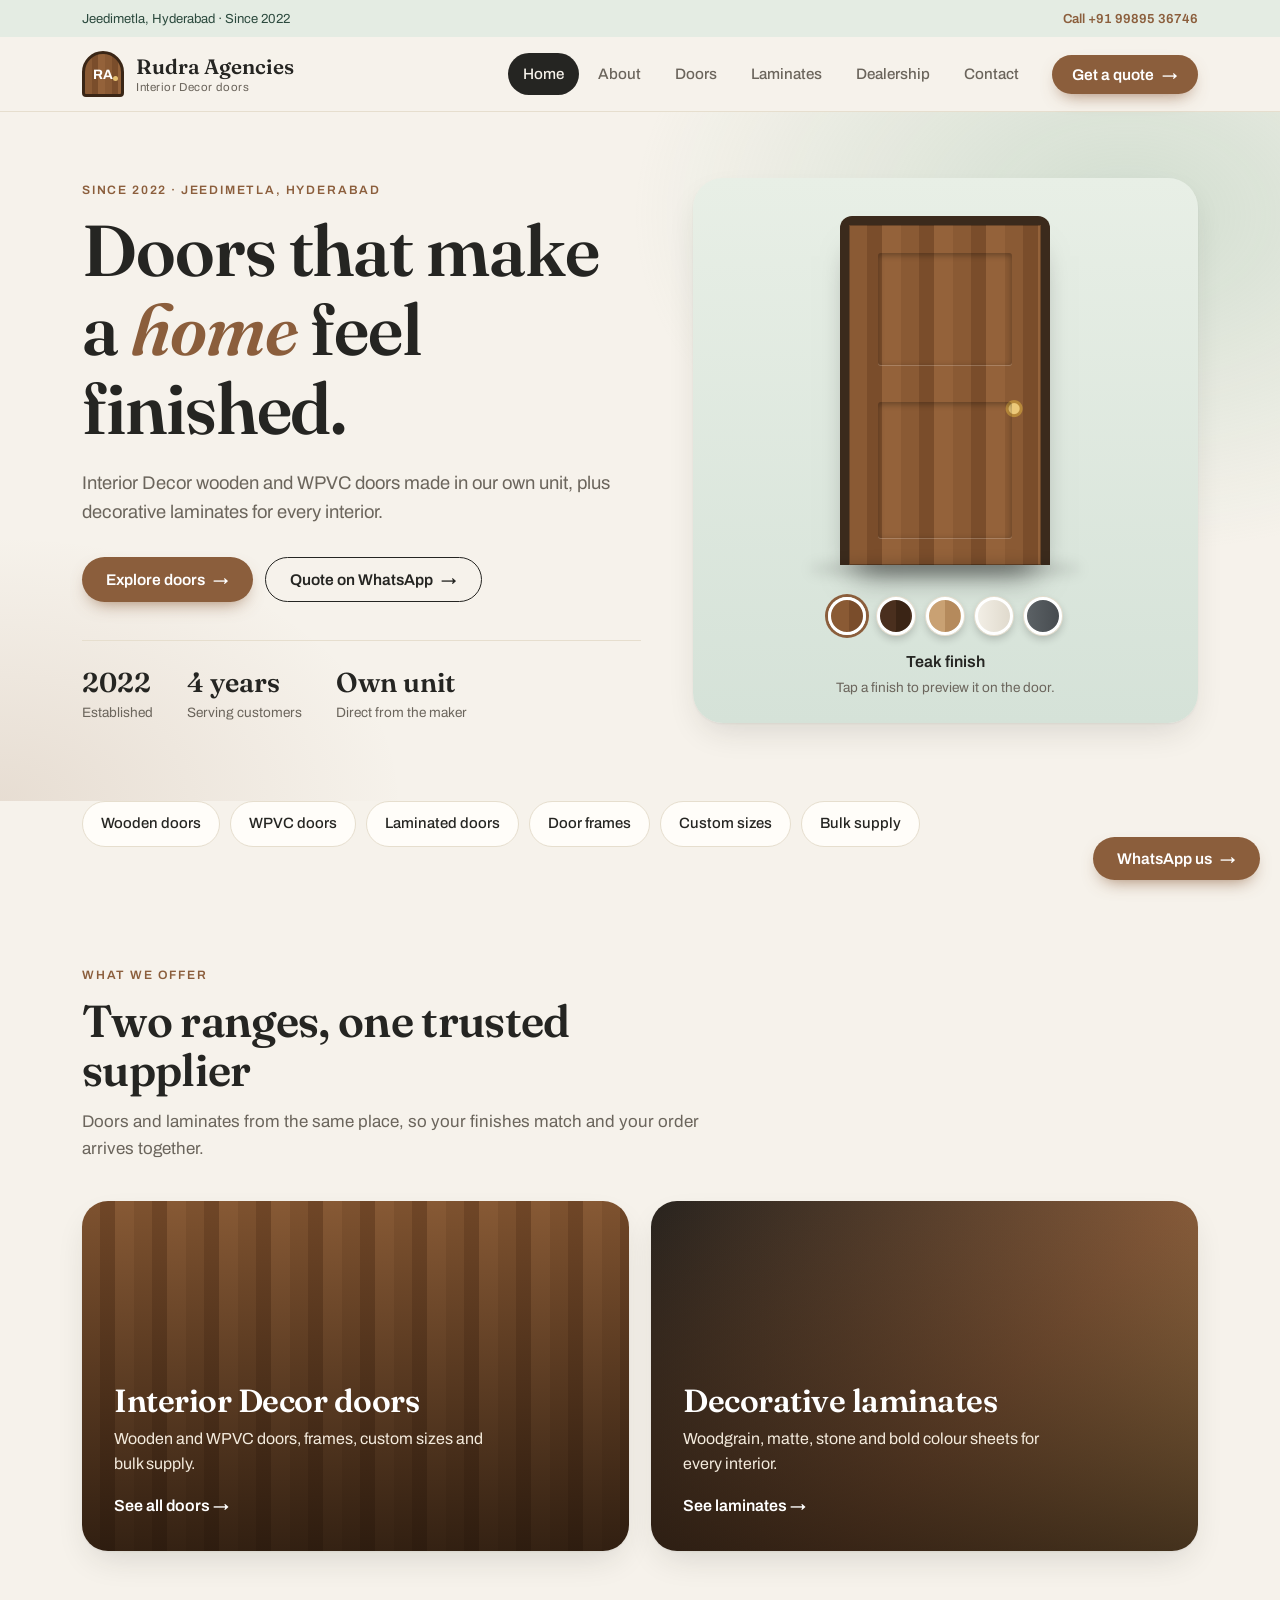
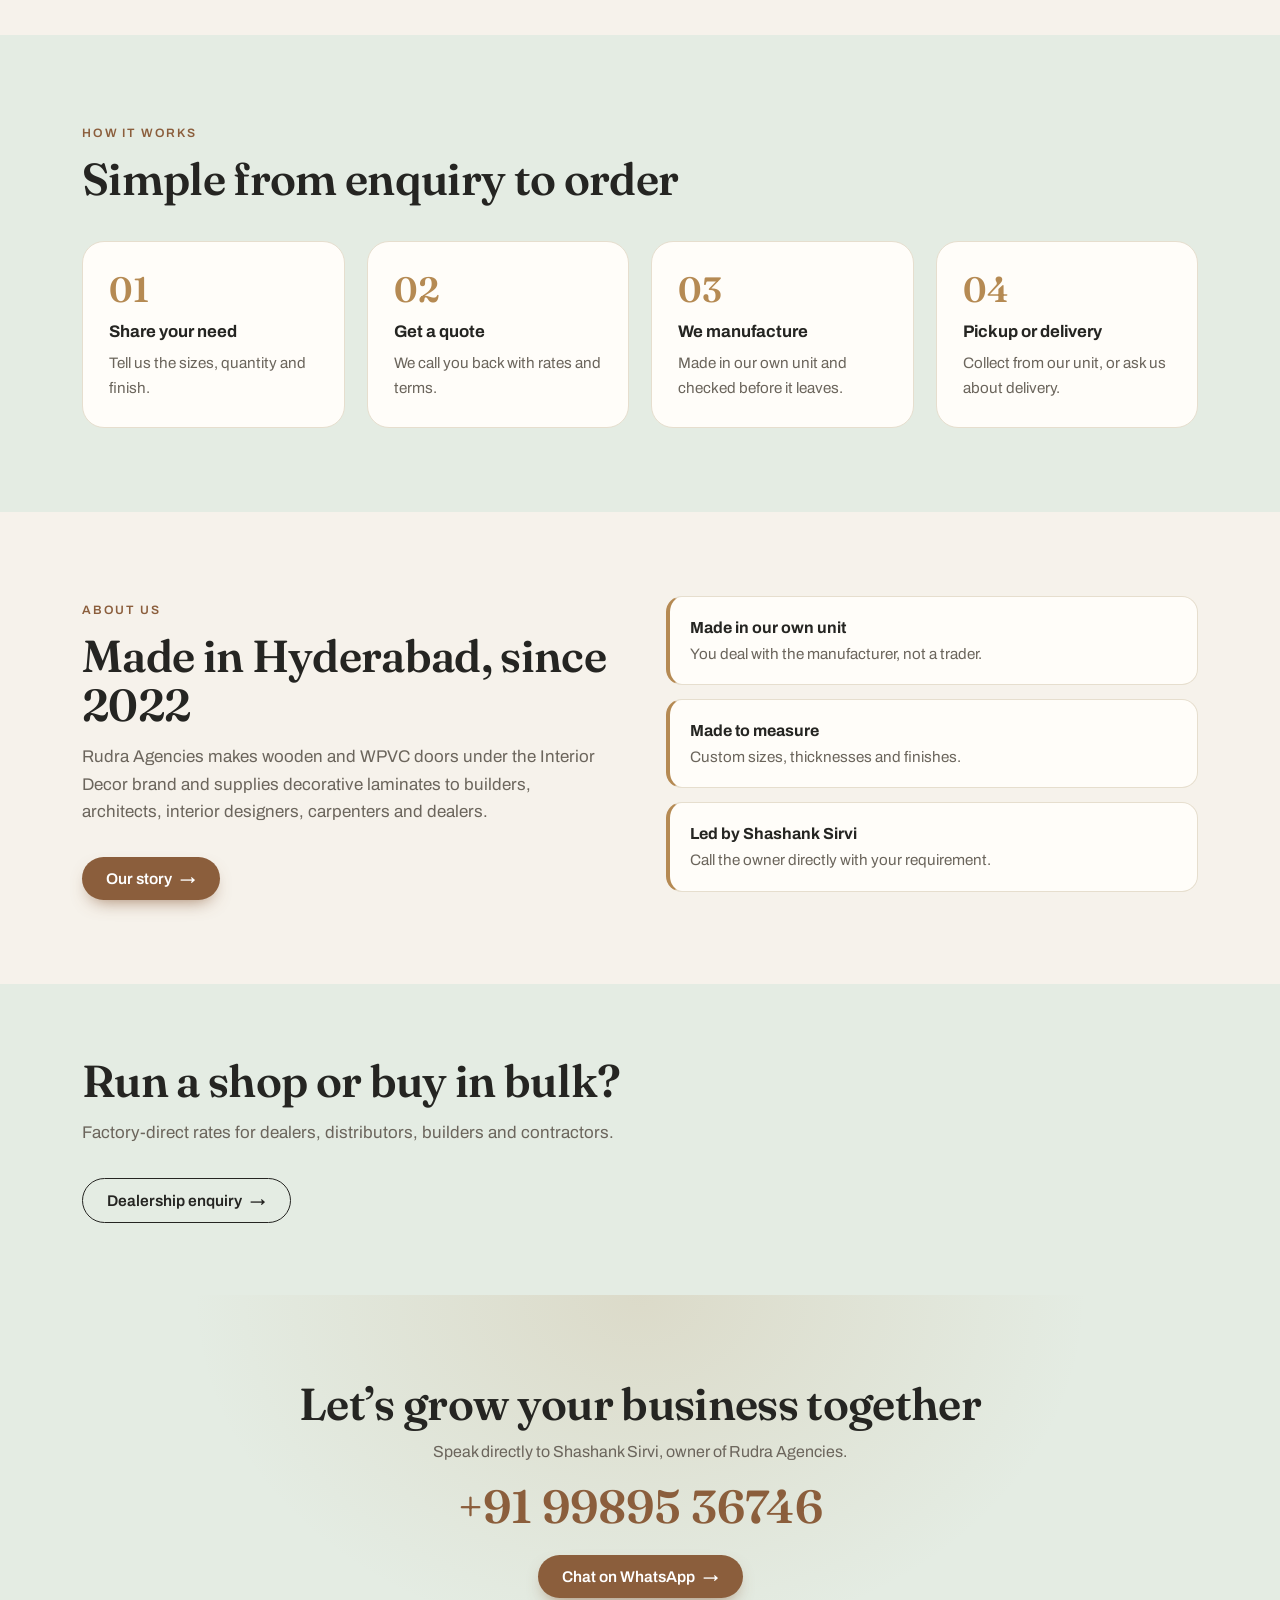
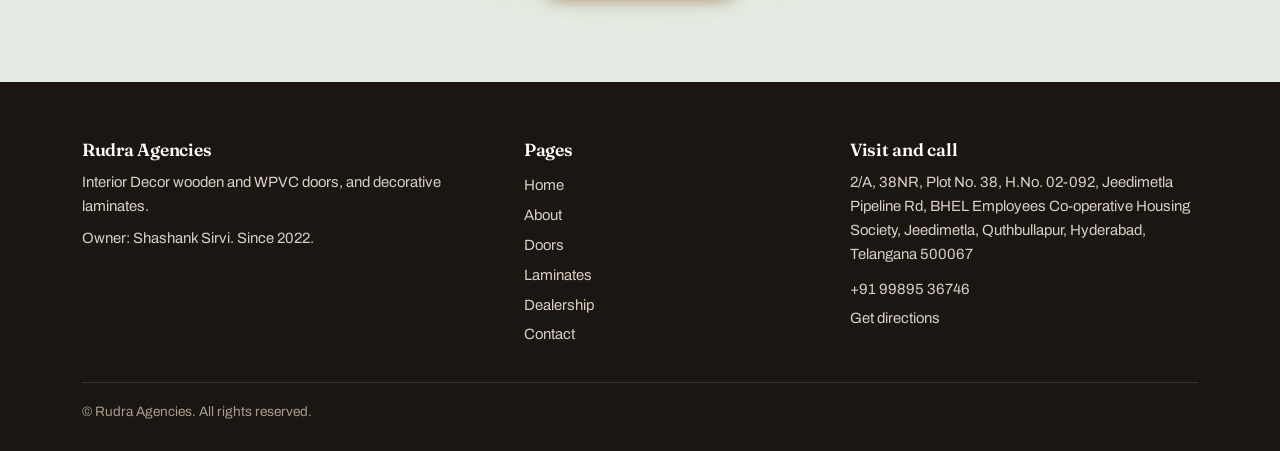
==== index.html @ baea0a68 "Add files via upload" ====
<!DOCTYPE html>
<html lang="en"><head><meta charset="utf-8"><meta name="viewport" content="width=device-width, initial-scale=1, viewport-fit=cover">
<title>Rudra Agencies | Interior Decor Wooden and WPVC Doors, Hyderabad</title><meta name="description" content="Rudra Agencies makes Interior Decor wooden and WPVC doors in Jeedimetla, Hyderabad and supplies decorative laminates. Dealer, wholesale and project enquiries welcome.">
<link rel="preconnect" href="https://fonts.googleapis.com"><link rel="preconnect" href="https://fonts.gstatic.com" crossorigin>
<link href="https://fonts.googleapis.com/css2?family=Archivo:wght@400;500;600;700&family=Fraunces:opsz,wght@9..144,500;9..144,600&display=swap" rel="stylesheet">
<link rel="stylesheet" href="style.css"><script>document.documentElement.classList.add("js");setTimeout(function(){[].forEach.call(document.querySelectorAll(".rv"),function(e){e.classList.add("in")})},3500)</script></head><body>
<div class="util"><div class="wrap"><span>Jeedimetla, Hyderabad · Since 2022</span><a href="tel:+919989536746">Call +91 99895 36746</a></div></div><header class="top"><div class="wrap bar"><a class="logo" href="index.html" aria-label="Rudra Agencies home"><span class="mark" aria-hidden="true">RA</span><span><b>Rudra Agencies</b><small>Interior Decor doors</small></span></a><button class="burger" aria-label="Open menu" aria-expanded="false"><span></span></button><nav aria-label="Main"><a href="index.html" class="on" aria-current="page">Home</a><a href="about.html">About</a><a href="doors.html">Doors</a><a href="laminates.html">Laminates</a><a href="dealership.html">Dealership</a><a href="contact.html">Contact</a></nav><a class="btn" href="dealership.html">Get a quote</a></div></header>
<main><section class="hero2"><div class="wrap hgrid"><div>
<span class="eyebrow">Since 2022 · Jeedimetla, Hyderabad</span>
<h1>Doors that make a <em>home</em> feel finished.</h1>
<p class="lead">Interior Decor wooden and WPVC doors made in our own unit, plus decorative laminates for every interior.</p>
<div class="cta-row"><a class="btn" href="doors.html">Explore doors</a><a class="btn ghost" href="https://wa.me/919989536746?text=Hello%2C%20I%20would%20like%20to%20know%20more%20about%20your%20doors%20and%20laminates." target="_blank" rel="noopener">Quote on WhatsApp</a></div>
<ul class="stats"><li><b>2022</b><span>Established</span></li><li><b>4 years</b><span>Serving customers</span></li><li><b>Own unit</b><span>Direct from the maker</span></li></ul></div>
<div class="stage" aria-label="Door finish preview"><div class="frame"><div class="leaf" id="leaf"></div></div><div class="floor"></div><div class="sws" id="sws" role="group" aria-label="Choose a finish"></div><p class="fname" id="fname"></p><p class="fnote">Tap a finish to preview it on the door.</p></div></div></section>
<section class="rv" style="padding:0 0 30px"><div class="wrap"><ul class="chips"><li>Wooden doors</li><li>WPVC doors</li><li>Laminated doors</li><li>Door frames</li><li>Custom sizes</li><li>Bulk supply</li></ul></div></section>
<section class="rv"><div class="wrap"><div class="sec-head"><span class="eyebrow">What we offer</span><h2>Two ranges, one trusted supplier</h2><p class="sub">Doors and laminates from the same place, so your finishes match and your order arrives together.</p></div>
<div class="duo"><a class="big" href="doors.html" style="--finish:linear-gradient(0deg,rgba(20,12,6,.75),rgba(20,12,6,.1)),repeating-linear-gradient(90deg,#8a5a34 0 18px,#7a4d2b 18px 33px,#94623a 33px 52px)"><h3>Interior Decor doors</h3><p>Wooden and WPVC doors, frames, custom sizes and bulk supply.</p><span>See all doors</span></a>
<a class="big" href="laminates.html" style="--finish:linear-gradient(0deg,rgba(20,12,6,.7),rgba(20,12,6,.05)),linear-gradient(135deg,#2a2520,#8B5E3C 60%,#B58A53)"><h3>Decorative laminates</h3><p>Woodgrain, matte, stone and bold colour sheets for every interior.</p><span>See laminates</span></a></div></div></section>
<section class="rv" style="background:var(--sage)"><div class="wrap"><div class="sec-head"><span class="eyebrow">How it works</span><h2>Simple from enquiry to order</h2></div>
<ol class="steps"><li><b>Share your need</b><span>Tell us the sizes, quantity and finish.</span></li><li><b>Get a quote</b><span>We call you back with rates and terms.</span></li><li><b>We manufacture</b><span>Made in our own unit and checked before it leaves.</span></li><li><b>Pickup or delivery</b><span>Collect from our unit, or ask us about delivery.</span></li></ol></div></section>
<section class="rv"><div class="wrap two"><div><span class="eyebrow">About us</span><h2>Made in Hyderabad, since 2022</h2><p class="sub">Rudra Agencies makes wooden and WPVC doors under the Interior Decor brand and supplies decorative laminates to builders, architects, interior designers, carpenters and dealers.</p><a class="btn" href="about.html">Our story</a></div>
<div class="facts"><div class="fact"><b>Made in our own unit</b><span>You deal with the manufacturer, not a trader.</span></div><div class="fact"><b>Made to measure</b><span>Custom sizes, thicknesses and finishes.</span></div><div class="fact"><b>Led by Shashank Sirvi</b><span>Call the owner directly with your requirement.</span></div></div></div></section>
<section class="deal rv"><div class="wrap"><h2>Run a shop or buy in bulk?</h2><p class="sub">Factory-direct rates for dealers, distributors, builders and contractors.</p><a class="btn alt" href="dealership.html">Dealership enquiry</a></div></section>
<div class="cta"><h2>Let’s grow your business together</h2><p>Speak directly to Shashank Sirvi, owner of Rudra Agencies.</p><a class="num" href="tel:+919989536746">+91 99895 36746</a><a class="btn" href="https://wa.me/919989536746?text=Hello%2C%20I%20would%20like%20to%20know%20more%20about%20your%20doors%20and%20laminates." target="_blank" rel="noopener">Chat on WhatsApp</a></div></main>
<footer class="foot2"><div class="wrap"><div class="fgrid"><div><h4>Rudra Agencies</h4><p>Interior Decor wooden and WPVC doors, and decorative laminates.</p><p>Owner: Shashank Sirvi. Since 2022.</p></div><div><h4>Pages</h4><a href="index.html">Home</a><a href="about.html">About</a><a href="doors.html">Doors</a><a href="laminates.html">Laminates</a><a href="dealership.html">Dealership</a><a href="contact.html">Contact</a></div><div><h4>Visit and call</h4><p>2/A, 38NR, Plot No. 38, H.No. 02-092, Jeedimetla Pipeline Rd, BHEL Employees Co-operative Housing Society, Jeedimetla, Quthbullapur, Hyderabad, Telangana 500067</p><a href="tel:+919989536746">+91 99895 36746</a><a href="https://maps.app.goo.gl/E9idkD42hNt2owY36" target="_blank" rel="noopener">Get directions</a></div></div><div class="copy">© Rudra Agencies. All rights reserved.</div></div></footer><div class="mbar"><a class="btn" href="tel:+919989536746">Call</a><a class="btn" href="https://wa.me/919989536746?text=Hello%2C%20I%20would%20like%20to%20know%20more%20about%20your%20doors%20and%20laminates." target="_blank" rel="noopener">WhatsApp</a></div><a class="btn fab" href="https://wa.me/919989536746?text=Hello%2C%20I%20would%20like%20to%20know%20more%20about%20your%20doors%20and%20laminates." target="_blank" rel="noopener">WhatsApp us</a><script src="app.js"></script></body></html>
---- style.css ----
:root{--bg:#F6F2EB;--surface:#FFFDF9;--ink:#252522;--muted:#6b655c;--line:#e6dece;--wal:#8B5E3C;--wal2:#744c2e;--gold:#B58A53;--deep:#25201b;--on:#fff;--st1:#e8efe6;--st2:#d5e2d8;--sage:#E4ECE3;--sage2:#cfdcd1;--sage-ink:#2c4a3e;--ring:rgba(139,94,60,.3);--sh:0 1px 2px rgba(37,37,34,.05),0 14px 34px -10px rgba(37,37,34,.16)}
@media(prefers-color-scheme:dark){:root{--bg:#16130f;--surface:#201c17;--ink:#f3eee5;--muted:#aca294;--line:#352f27;--wal:#c99a66;--wal2:#d8ab78;--deep:#0f0d0a;--on:#1b1510;--st1:#26302a;--st2:#1f2822;--sage:#1d2722;--sage2:#2a3a31;--sage-ink:#bcd5c6;--sh:0 14px 34px -10px rgba(0,0,0,.65)}}
*{box-sizing:border-box}html{scroll-behavior:smooth}
body{margin:0;background:var(--bg);color:var(--ink);font:400 1rem/1.6 Archivo,system-ui,-apple-system,"Segoe UI",sans-serif;-webkit-font-smoothing:antialiased}
h1,h2,h3,h4{font-family:Fraunces,Georgia,serif;font-weight:600;letter-spacing:-.015em;line-height:1.1}
a{color:inherit}:focus-visible{outline:3px solid var(--gold);outline-offset:3px}
.wrap{max-width:1160px;margin:0 auto;padding:0 22px}
.util{background:var(--sage);color:var(--sage-ink);font-size:.82rem}.util .wrap{display:flex;justify-content:space-between;padding-block:8px}.util a{color:var(--wal);text-decoration:none;font-weight:600}
.top{position:sticky;top:0;z-index:20;background:color-mix(in srgb,var(--bg) 88%,transparent);-webkit-backdrop-filter:blur(14px);backdrop-filter:blur(14px);border-bottom:1px solid var(--line)}
.bar{display:flex;align-items:center;gap:18px;height:74px}
.logo{display:flex;align-items:center;gap:12px;text-decoration:none;line-height:1.1}
.mark{width:42px;height:46px;border-radius:21px 21px 4px 4px;background:repeating-linear-gradient(90deg,#8a5a34 0 7px,#7a4d2b 7px 13px,#94623a 13px 20px);border:3px solid #3a2616;display:grid;place-items:center;color:#fff;font:700 .85rem Archivo,sans-serif;position:relative}
.mark:after{content:"";position:absolute;right:3px;top:56%;width:5px;height:5px;border-radius:50%;background:#e6c071}
.logo b{display:block;font:600 1.3rem Fraunces,Georgia,serif}.logo small{display:block;font-size:.72rem;color:var(--muted);letter-spacing:.05em;margin-top:2px}
nav{margin-left:auto;display:flex;gap:4px}
nav a{padding:9px 15px;border-radius:999px;text-decoration:none;font-weight:500;font-size:.95rem;color:var(--muted);transition:background .2s,color .2s}
nav a:hover{background:rgba(139,94,60,.12);color:var(--ink)}nav a.on{background:var(--ink);color:var(--bg)}
.burger{display:none;margin-left:auto;width:46px;height:46px;border-radius:12px;border:1px solid var(--line);background:var(--surface);cursor:pointer}
.burger span{display:block;width:18px;height:2px;background:var(--ink);margin:auto;box-shadow:0 6px 0 var(--ink),0 -6px 0 var(--ink)}
.btn{display:inline-flex;align-items:center;gap:8px;background:var(--wal);color:var(--on);padding:13px 24px;border-radius:999px;font:600 .97rem Archivo,sans-serif;text-decoration:none;border:0;cursor:pointer;box-shadow:0 8px 18px -8px rgba(139,94,60,.8);transition:transform .2s,background .2s}
.btn:after{content:"→"}.btn:hover{transform:translateY(-2px);background:var(--wal2)}
.btn.ghost,.btn.alt{background:transparent;color:inherit;box-shadow:none;border:1.5px solid currentColor}.btn.ghost:hover,.btn.alt:hover{background:rgba(139,94,60,.12)}
.top .btn{padding:11px 20px}
section{padding:84px 0}
h2{font-size:clamp(2rem,4vw,2.8rem);margin:0 0 14px}
.eyebrow{display:inline-block;font:600 .76rem Archivo,sans-serif;letter-spacing:.15em;text-transform:uppercase;color:var(--wal);margin-bottom:14px}
.sub{color:var(--muted);max-width:42em;margin:0 0 32px;font-size:1.06rem}.sec-head{max-width:40em;margin-bottom:38px}.sec-head .sub{margin:0}
.hero2{padding:64px 0 76px;background:radial-gradient(55% 70% at 88% 15%,rgba(150,190,165,.38),transparent 70%),radial-gradient(45% 55% at 0 100%,rgba(139,94,60,.14),transparent 70%)}
.hgrid{display:grid;grid-template-columns:1.05fr .95fr;gap:52px;align-items:center}
.hero2 h1{font-size:clamp(2.6rem,5.8vw,4.5rem);margin:0 0 20px}.hero2 h1 em{font-style:italic;color:var(--wal)}
.lead{font-size:1.15rem;color:var(--muted);max-width:32em;margin:0 0 30px}
.cta-row{display:flex;flex-wrap:wrap;gap:12px;margin-bottom:38px}
.stats{list-style:none;display:flex;gap:34px;padding:24px 0 0;margin:0;border-top:1px solid var(--line)}
.stats b{display:block;font:600 1.7rem Fraunces,Georgia,serif}.stats span{font-size:.85rem;color:var(--muted)}
.stage{background:linear-gradient(180deg,var(--st1),var(--st2));border-radius:30px;padding:38px 24px 24px;box-shadow:var(--sh);text-align:center}
.frame{width:min(210px,62%);margin:0 auto;padding:9px 9px 0;background:#3b2a1c;border-radius:12px 12px 0 0;box-shadow:0 24px 30px -16px rgba(0,0,0,.55)}
.leaf{height:340px;position:relative;background:radial-gradient(circle at 86% 54%,#ecc979 0 5px,#b8893a 6px 8px,transparent 9px),var(--finish);transition:background .5s;box-shadow:inset 0 0 0 1px rgba(0,0,0,.28)}
.leaf:before,.leaf:after{content:"";position:absolute;left:15%;right:15%;border-radius:3px;box-shadow:inset 0 2px 6px rgba(0,0,0,.32),0 1px 0 rgba(255,255,255,.2)}
.leaf:before{top:8%;height:33%}.leaf:after{bottom:8%;height:40%}
.floor{width:min(270px,84%);height:12px;margin:-2px auto 0;background:rgba(0,0,0,.2);border-radius:50%;filter:blur(7px)}
.sws{display:flex;justify-content:center;gap:11px;margin-top:22px;flex-wrap:wrap}
.sw2{width:38px;height:38px;border-radius:50%;border:3px solid #fff;box-shadow:0 0 0 1px var(--line),0 4px 8px rgba(0,0,0,.2);background:var(--finish);cursor:pointer;padding:0;transition:transform .2s}
.sw2:hover{transform:scale(1.1)}.sw2[aria-pressed="true"]{box-shadow:0 0 0 3px var(--wal)}
.fname{margin:14px 0 0;font-weight:600}.fnote{margin:2px 0 0;font-size:.85rem;color:var(--muted)}
.chips{display:flex;flex-wrap:wrap;gap:10px;padding:0;margin:0;list-style:none}
.chips li{padding:10px 18px;border:1px solid var(--line);border-radius:999px;background:var(--surface);font-weight:500;font-size:.93rem}
.duo{display:grid;grid-template-columns:1fr 1fr;gap:22px}
.big{position:relative;border-radius:26px;min-height:350px;padding:32px;color:#fff;display:flex;flex-direction:column;justify-content:end;text-decoration:none;overflow:hidden;background:var(--finish);box-shadow:var(--sh);transition:transform .3s}
.big:hover{transform:translateY(-6px)}.big h3{font-size:2rem;margin:0 0 8px}.big p{margin:0 0 16px;max-width:24em;color:#f3eadc}.big span{font-weight:600}.big span:after{content:" →"}
.steps{display:grid;grid-template-columns:repeat(auto-fit,minmax(220px,1fr));gap:22px;list-style:none;padding:0;margin:0;counter-reset:s}
.steps li{counter-increment:s;background:var(--surface);border:1px solid var(--line);border-radius:22px;padding:26px}
.steps li:before{content:counter(s,decimal-leading-zero);font:600 2.2rem Fraunces,Georgia,serif;color:var(--gold);display:block;margin-bottom:8px}
.steps b{display:block;margin-bottom:4px;font-size:1.05rem}.steps span{color:var(--muted);font-size:.95rem}
.pagehead{background:radial-gradient(55% 140% at 92% 0,rgba(181,138,83,.22),transparent 70%),var(--sage);color:var(--ink);padding:68px 0 58px;border-bottom:1px solid var(--sage2)}
.pagehead h1{font-size:clamp(2.3rem,5vw,3.6rem);margin:0 0 10px}.pagehead p{margin:0;color:var(--muted);max-width:40em;font-size:1.1rem}
.cards{display:grid;grid-template-columns:repeat(auto-fit,minmax(250px,1fr));gap:22px}
.pcard{background:var(--surface);border:1px solid var(--line);border-radius:22px;padding:14px 14px 24px;box-shadow:var(--sh);transition:transform .25s}.pcard:hover{transform:translateY(-6px)}
.pcard h3{font-size:1.4rem;margin:0 8px 6px}.pcard p{margin:0 8px 10px;color:var(--muted);font-size:.97rem}.pcard .use{color:var(--wal);font-weight:600;font-size:.9rem}
.pcard .btn{margin:6px 8px 0;padding:10px 18px;font-size:.9rem}
.art{background:linear-gradient(180deg,var(--st1),var(--st2));border-radius:14px;height:250px;margin-bottom:18px;display:grid;place-items:end center;overflow:hidden}
.art.s{height:160px;place-items:center}
.vis{width:118px;height:206px;border-radius:6px 6px 0 0;position:relative;background:radial-gradient(circle at 85% 54%,#ecc979 0 4px,#b8893a 5px 6px,transparent 7px),var(--finish);box-shadow:inset 0 0 0 5px rgba(0,0,0,.3),0 14px 22px -8px rgba(0,0,0,.4)}
.vis.door:before,.vis.door:after{content:"";position:absolute;left:16%;right:16%;border-radius:2px;box-shadow:inset 0 2px 4px rgba(0,0,0,.3),0 1px 0 rgba(255,255,255,.18)}
.vis.door:before{top:8%;height:32%}.vis.door:after{bottom:8%;height:40%}
.vis.sheet{width:68%;height:96px;border-radius:12px;background:var(--finish);box-shadow:0 14px 22px -8px rgba(0,0,0,.4),inset 0 0 0 1px rgba(255,255,255,.2)}
.two{display:grid;grid-template-columns:1fr 1fr;gap:52px;align-items:start}.facts{display:grid;gap:14px}
.fact{background:var(--surface);border:1px solid var(--line);border-left:4px solid var(--gold);border-radius:16px;padding:18px 20px}.fact b{display:block}.fact span{color:var(--muted);font-size:.95rem}
.owner{margin-top:24px;background:var(--surface);border:1px solid var(--line);border-radius:18px;padding:18px 20px;color:var(--muted)}.owner b{display:block;font:600 1.3rem Fraunces,Georgia,serif;color:var(--ink)}
.deal{background:var(--sage);color:var(--ink);padding:72px 0}.deal .sub{color:var(--muted)}
.dgrid{display:grid;grid-template-columns:.9fr 1.1fr;gap:52px;align-items:start}
.perks{list-style:none;padding:0;margin:0;display:grid;gap:14px}.perks li{padding-left:18px;border-left:3px solid var(--gold)}
form{display:grid;gap:14px;background:var(--surface);color:var(--ink);border-radius:24px;padding:30px;box-shadow:var(--sh)}
.row{display:grid;grid-template-columns:1fr 1fr;gap:14px}label{font-weight:600;font-size:.88rem;display:grid;gap:6px}
input,select,textarea{font:inherit;color:var(--ink);background:var(--bg);border:1.5px solid var(--line);border-radius:12px;padding:12px 14px;width:100%;transition:border-color .2s,box-shadow .2s}
textarea{min-height:90px;resize:vertical}input:focus,select:focus,textarea:focus{outline:0;border-color:var(--wal);box-shadow:0 0 0 4px var(--ring)}
.hint{font-size:.83rem;color:var(--muted);margin:0}.ok{color:var(--wal);font-weight:600;margin:0}
.cta{background:var(--sage);color:var(--ink);text-align:center;padding:84px 22px;position:relative;overflow:hidden}
.cta:before{content:"";position:absolute;inset:0;background:radial-gradient(50% 130% at 50% 0,rgba(181,138,83,.18),transparent 70%)}
.cta>*{position:relative}.cta h2{margin:0 0 10px}.cta p{color:var(--muted);margin:0}
.cta .num{display:block;font:600 clamp(2rem,4.5vw,2.9rem) Fraunces,Georgia,serif;text-decoration:none;color:var(--wal);margin:14px 0 20px}

.foot2{background:#1a1612;color:#d9cfbf;padding:58px 0 28px;font-size:.93rem}
.fgrid{display:grid;grid-template-columns:1.4fr 1fr 1.2fr;gap:36px}.foot2 h4{font-size:1.1rem;color:#fff;margin:0 0 12px}.foot2 p{margin:0 0 8px}
.foot2 a{color:#d9cfbf;text-decoration:none;display:block;padding:3px 0}.foot2 a:hover{color:var(--gold)}
.copy{border-top:1px solid rgba(255,255,255,.12);margin-top:32px;padding-top:18px;font-size:.85rem;color:#a99d8b}
.fab{position:fixed;right:20px;bottom:20px;z-index:30}.mbar{display:none}
.js .rv{opacity:0;transform:translateY(18px);transition:opacity .7s,transform .7s}.js .rv.in{opacity:1;transform:none}
@media(max-width:820px){
.util{display:none}.burger{display:block}.top .btn{display:none}
nav{position:absolute;left:0;right:0;top:100%;flex-direction:column;background:var(--surface);padding:12px 18px 16px;border-bottom:1px solid var(--line);display:none;margin:0}
.top.open nav{display:flex}nav a{padding:13px 16px}
.hgrid,.duo,.two,.dgrid,.row,.fgrid{grid-template-columns:1fr}.hgrid{gap:36px}section{padding:60px 0}.hero2{padding:36px 0 56px}
.leaf{height:290px}.stats{gap:22px}
.mbar{display:grid;grid-template-columns:1fr 1fr;gap:10px;position:fixed;left:0;right:0;bottom:0;z-index:30;padding:10px 14px calc(10px + env(safe-area-inset-bottom,0px));background:var(--surface);border-top:1px solid var(--line)}
.mbar .btn{justify-content:center}.fab{display:none}body{padding-bottom:78px}}
@media(prefers-reduced-motion:reduce){*{scroll-behavior:auto!important;transition:none!important}.js .rv{opacity:1;transform:none}}
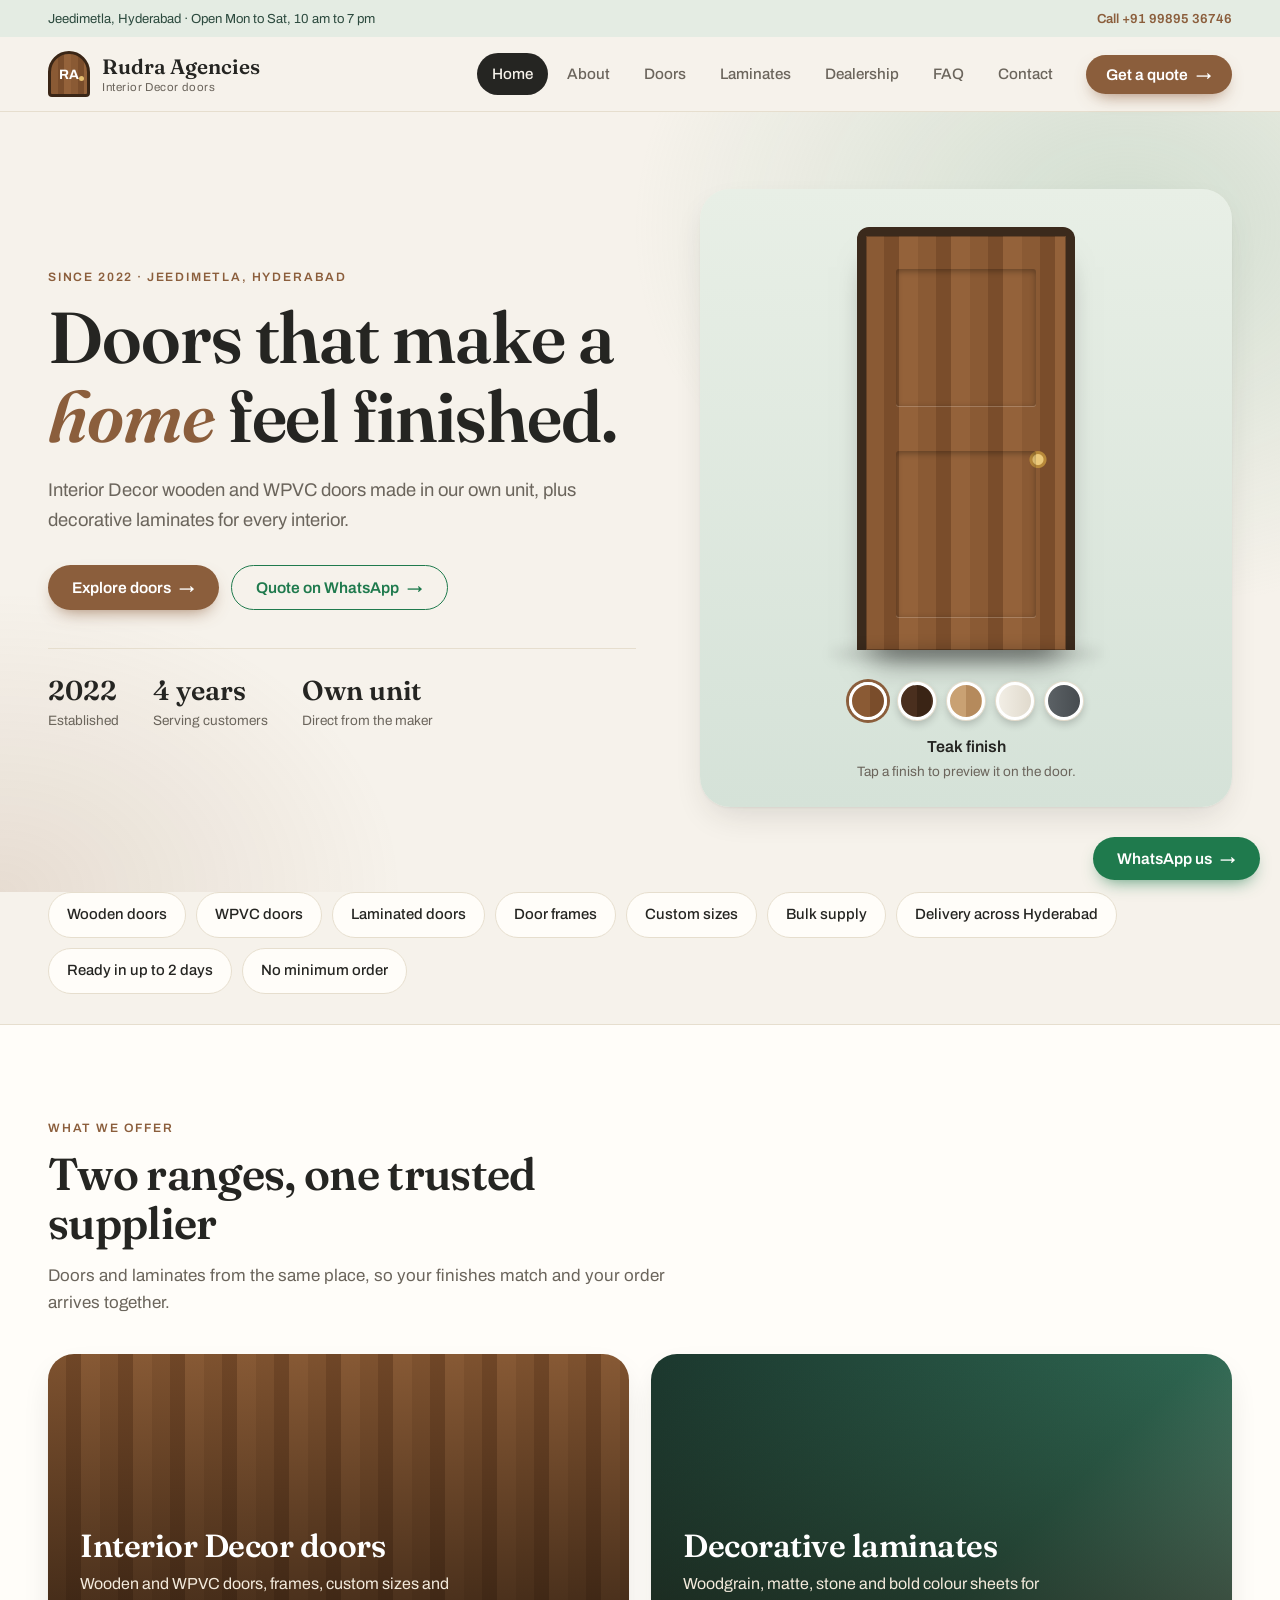
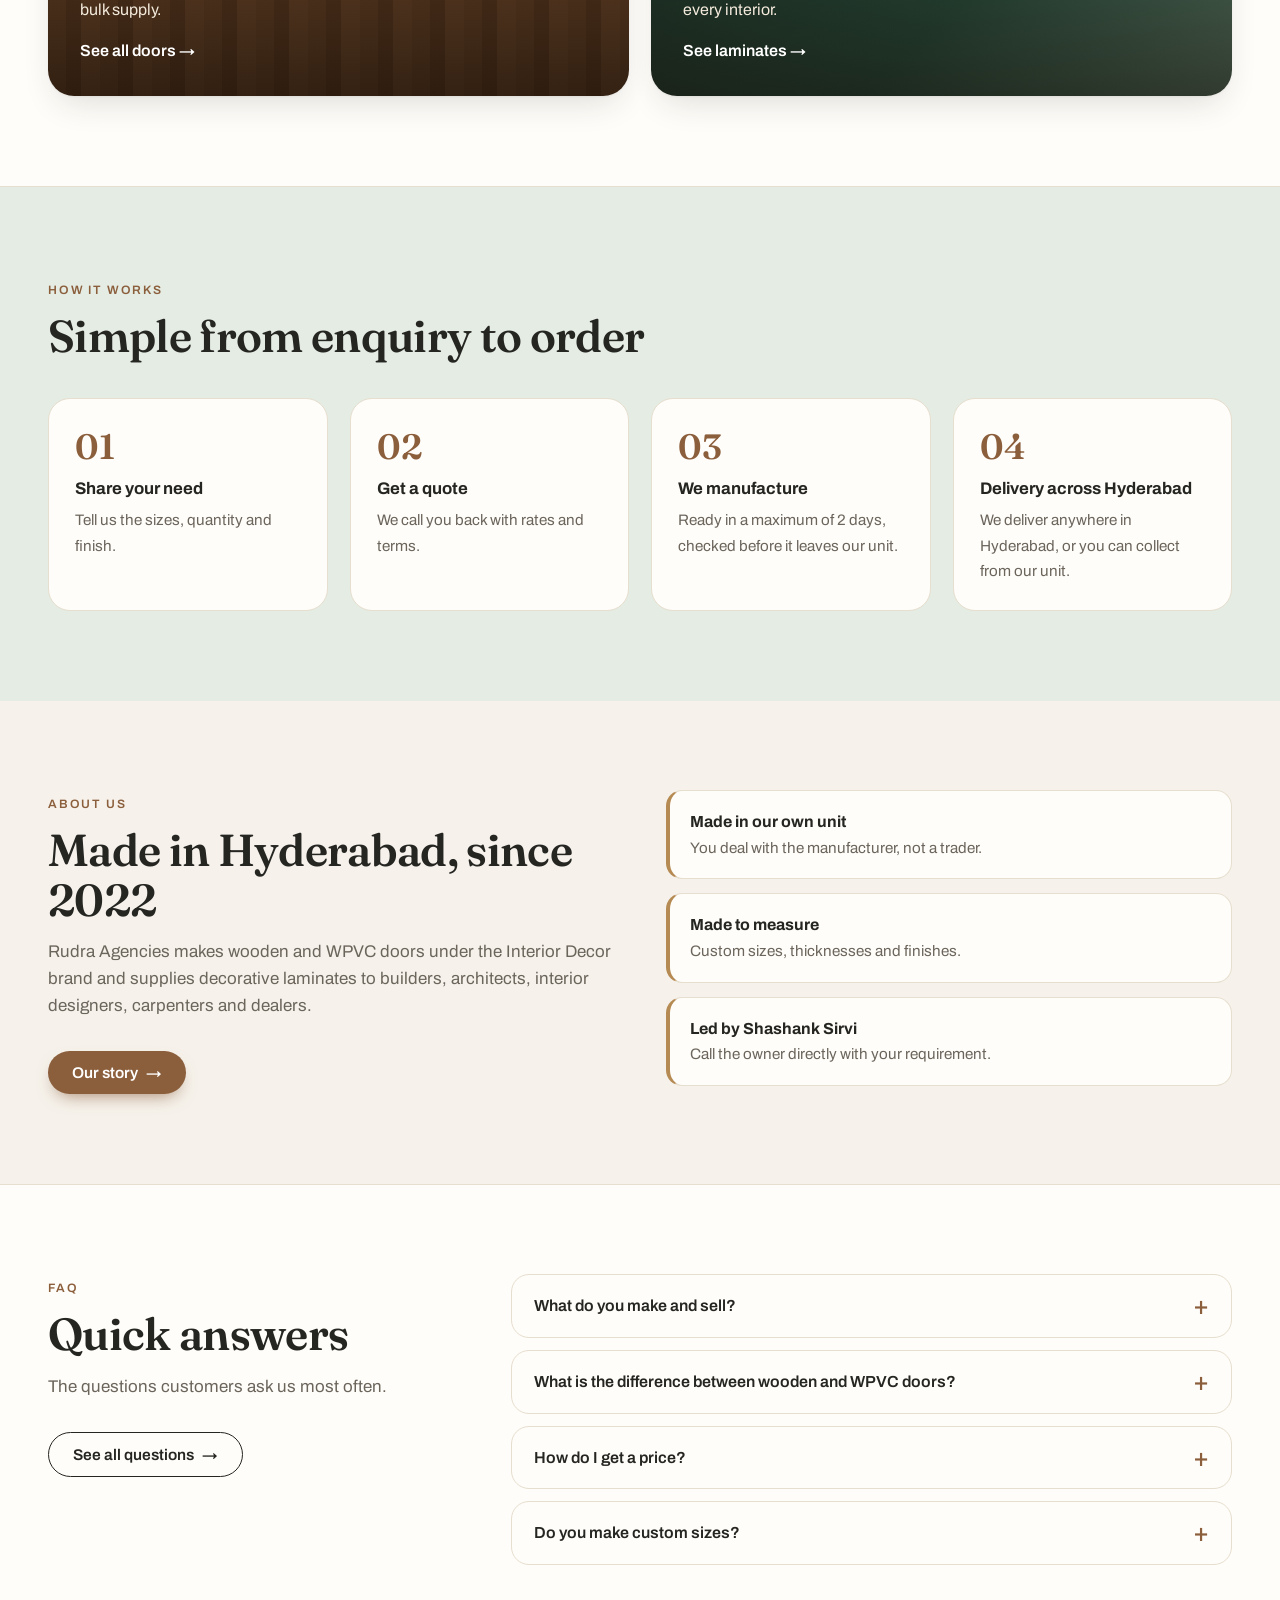
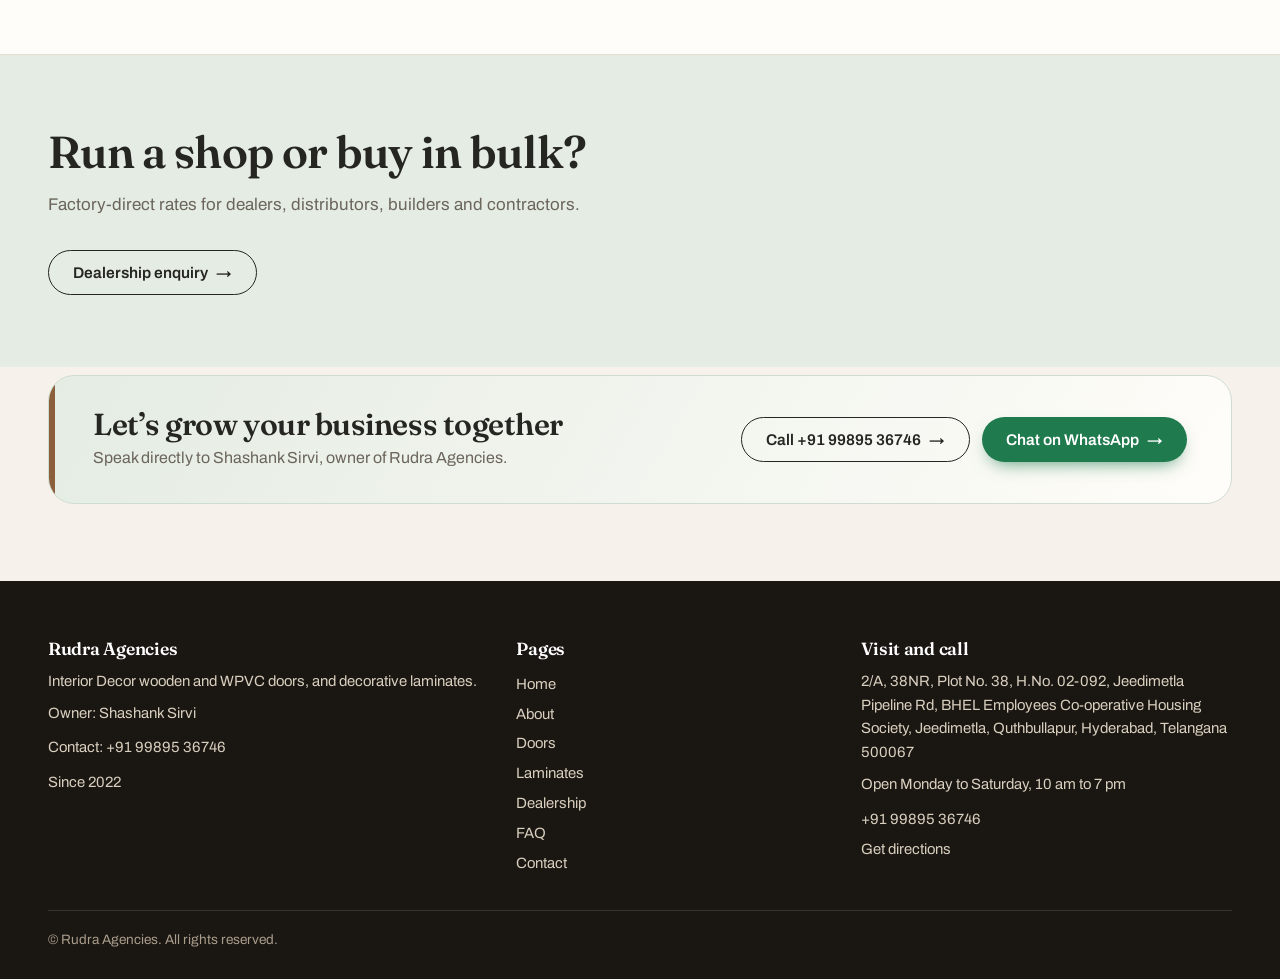
==== commit 14ae059f: "Add files via upload" ====
--- a/index.html
+++ b/index.html
@@ -3,8 +3,8 @@
 <title>Rudra Agencies | Interior Decor Wooden and WPVC Doors, Hyderabad</title><meta name="description" content="Rudra Agencies makes Interior Decor wooden and WPVC doors in Jeedimetla, Hyderabad and supplies decorative laminates. Dealer, wholesale and project enquiries welcome.">
 <link rel="preconnect" href="https://fonts.googleapis.com"><link rel="preconnect" href="https://fonts.gstatic.com" crossorigin>
 <link href="https://fonts.googleapis.com/css2?family=Archivo:wght@400;500;600;700&family=Fraunces:opsz,wght@9..144,500;9..144,600&display=swap" rel="stylesheet">
-<link rel="stylesheet" href="style.css"><script>document.documentElement.classList.add("js");setTimeout(function(){[].forEach.call(document.querySelectorAll(".rv"),function(e){e.classList.add("in")})},3500)</script></head><body>
-<div class="util"><div class="wrap"><span>Jeedimetla, Hyderabad · Since 2022</span><a href="tel:+919989536746">Call +91 99895 36746</a></div></div><header class="top"><div class="wrap bar"><a class="logo" href="index.html" aria-label="Rudra Agencies home"><span class="mark" aria-hidden="true">RA</span><span><b>Rudra Agencies</b><small>Interior Decor doors</small></span></a><button class="burger" aria-label="Open menu" aria-expanded="false"><span></span></button><nav aria-label="Main"><a href="index.html" class="on" aria-current="page">Home</a><a href="about.html">About</a><a href="doors.html">Doors</a><a href="laminates.html">Laminates</a><a href="dealership.html">Dealership</a><a href="contact.html">Contact</a></nav><a class="btn" href="dealership.html">Get a quote</a></div></header>
+<link rel="stylesheet" href="style.css"><script>document.documentElement.classList.add("js");setTimeout(function(){[].forEach.call(document.querySelectorAll(".rv"),function(e){e.classList.add("in")})},3500)</script></head><body data-page="index">
+<div class="util"><div class="wrap"><span>Jeedimetla, Hyderabad · Open Mon to Sat, 10 am to 7 pm</span><a href="tel:+919989536746">Call +91 99895 36746</a></div></div><header class="top"><div class="wrap bar"><a class="logo" href="index.html" aria-label="Rudra Agencies home"><span class="mark" aria-hidden="true">RA</span><span><b>Rudra Agencies</b><small>Interior Decor doors</small></span></a><button class="burger" aria-label="Open menu" aria-expanded="false"><span></span></button><nav aria-label="Main"><a href="index.html" class="on" aria-current="page">Home</a><a href="about.html">About</a><a href="doors.html">Doors</a><a href="laminates.html">Laminates</a><a href="dealership.html">Dealership</a><a href="faq.html">FAQ</a><a href="contact.html">Contact</a></nav><a class="btn" href="dealership.html">Get a quote</a></div></header>
 <main><section class="hero2"><div class="wrap hgrid"><div>
 <span class="eyebrow">Since 2022 · Jeedimetla, Hyderabad</span>
 <h1>Doors that make a <em>home</em> feel finished.</h1>
@@ -12,14 +12,14 @@
 <div class="cta-row"><a class="btn" href="doors.html">Explore doors</a><a class="btn ghost" href="https://wa.me/919989536746?text=Hello%2C%20I%20would%20like%20to%20know%20more%20about%20your%20doors%20and%20laminates." target="_blank" rel="noopener">Quote on WhatsApp</a></div>
 <ul class="stats"><li><b>2022</b><span>Established</span></li><li><b>4 years</b><span>Serving customers</span></li><li><b>Own unit</b><span>Direct from the maker</span></li></ul></div>
 <div class="stage" aria-label="Door finish preview"><div class="frame"><div class="leaf" id="leaf"></div></div><div class="floor"></div><div class="sws" id="sws" role="group" aria-label="Choose a finish"></div><p class="fname" id="fname"></p><p class="fnote">Tap a finish to preview it on the door.</p></div></div></section>
-<section class="rv" style="padding:0 0 30px"><div class="wrap"><ul class="chips"><li>Wooden doors</li><li>WPVC doors</li><li>Laminated doors</li><li>Door frames</li><li>Custom sizes</li><li>Bulk supply</li></ul></div></section>
-<section class="rv"><div class="wrap"><div class="sec-head"><span class="eyebrow">What we offer</span><h2>Two ranges, one trusted supplier</h2><p class="sub">Doors and laminates from the same place, so your finishes match and your order arrives together.</p></div>
+<section class="rv" style="padding:0 0 30px"><div class="wrap"><ul class="chips"><li>Wooden doors</li><li>WPVC doors</li><li>Laminated doors</li><li>Door frames</li><li>Custom sizes</li><li>Bulk supply</li><li>Delivery across Hyderabad</li><li>Ready in up to 2 days</li><li>No minimum order</li></ul></div></section>
+<section class="rv" style="background:var(--surface);border-block:1px solid var(--line)"><div class="wrap"><div class="sec-head"><span class="eyebrow">What we offer</span><h2>Two ranges, one trusted supplier</h2><p class="sub">Doors and laminates from the same place, so your finishes match and your order arrives together.</p></div>
 <div class="duo"><a class="big" href="doors.html" style="--finish:linear-gradient(0deg,rgba(20,12,6,.75),rgba(20,12,6,.1)),repeating-linear-gradient(90deg,#8a5a34 0 18px,#7a4d2b 18px 33px,#94623a 33px 52px)"><h3>Interior Decor doors</h3><p>Wooden and WPVC doors, frames, custom sizes and bulk supply.</p><span>See all doors</span></a>
-<a class="big" href="laminates.html" style="--finish:linear-gradient(0deg,rgba(20,12,6,.7),rgba(20,12,6,.05)),linear-gradient(135deg,#2a2520,#8B5E3C 60%,#B58A53)"><h3>Decorative laminates</h3><p>Woodgrain, matte, stone and bold colour sheets for every interior.</p><span>See laminates</span></a></div></div></section>
+<a class="big" href="laminates.html" style="--finish:linear-gradient(0deg,rgba(20,12,6,.7),rgba(20,12,6,.05)),linear-gradient(135deg,#1c3a30,#2f6b55 60%,#78a890)"><h3>Decorative laminates</h3><p>Woodgrain, matte, stone and bold colour sheets for every interior.</p><span>See laminates</span></a></div></div></section>
 <section class="rv" style="background:var(--sage)"><div class="wrap"><div class="sec-head"><span class="eyebrow">How it works</span><h2>Simple from enquiry to order</h2></div>
-<ol class="steps"><li><b>Share your need</b><span>Tell us the sizes, quantity and finish.</span></li><li><b>Get a quote</b><span>We call you back with rates and terms.</span></li><li><b>We manufacture</b><span>Made in our own unit and checked before it leaves.</span></li><li><b>Pickup or delivery</b><span>Collect from our unit, or ask us about delivery.</span></li></ol></div></section>
+<ol class="steps"><li><b>Share your need</b><span>Tell us the sizes, quantity and finish.</span></li><li><b>Get a quote</b><span>We call you back with rates and terms.</span></li><li><b>We manufacture</b><span>Ready in a maximum of 2 days, checked before it leaves our unit.</span></li><li><b>Delivery across Hyderabad</b><span>We deliver anywhere in Hyderabad, or you can collect from our unit.</span></li></ol></div></section>
 <section class="rv"><div class="wrap two"><div><span class="eyebrow">About us</span><h2>Made in Hyderabad, since 2022</h2><p class="sub">Rudra Agencies makes wooden and WPVC doors under the Interior Decor brand and supplies decorative laminates to builders, architects, interior designers, carpenters and dealers.</p><a class="btn" href="about.html">Our story</a></div>
 <div class="facts"><div class="fact"><b>Made in our own unit</b><span>You deal with the manufacturer, not a trader.</span></div><div class="fact"><b>Made to measure</b><span>Custom sizes, thicknesses and finishes.</span></div><div class="fact"><b>Led by Shashank Sirvi</b><span>Call the owner directly with your requirement.</span></div></div></div></section>
-<section class="deal rv"><div class="wrap"><h2>Run a shop or buy in bulk?</h2><p class="sub">Factory-direct rates for dealers, distributors, builders and contractors.</p><a class="btn alt" href="dealership.html">Dealership enquiry</a></div></section>
-<div class="cta"><h2>Let’s grow your business together</h2><p>Speak directly to Shashank Sirvi, owner of Rudra Agencies.</p><a class="num" href="tel:+919989536746">+91 99895 36746</a><a class="btn" href="https://wa.me/919989536746?text=Hello%2C%20I%20would%20like%20to%20know%20more%20about%20your%20doors%20and%20laminates." target="_blank" rel="noopener">Chat on WhatsApp</a></div></main>
-<footer class="foot2"><div class="wrap"><div class="fgrid"><div><h4>Rudra Agencies</h4><p>Interior Decor wooden and WPVC doors, and decorative laminates.</p><p>Owner: Shashank Sirvi. Since 2022.</p></div><div><h4>Pages</h4><a href="index.html">Home</a><a href="about.html">About</a><a href="doors.html">Doors</a><a href="laminates.html">Laminates</a><a href="dealership.html">Dealership</a><a href="contact.html">Contact</a></div><div><h4>Visit and call</h4><p>2/A, 38NR, Plot No. 38, H.No. 02-092, Jeedimetla Pipeline Rd, BHEL Employees Co-operative Housing Society, Jeedimetla, Quthbullapur, Hyderabad, Telangana 500067</p><a href="tel:+919989536746">+91 99895 36746</a><a href="https://maps.app.goo.gl/E9idkD42hNt2owY36" target="_blank" rel="noopener">Get directions</a></div></div><div class="copy">© Rudra Agencies. All rights reserved.</div></div></footer><div class="mbar"><a class="btn" href="tel:+919989536746">Call</a><a class="btn" href="https://wa.me/919989536746?text=Hello%2C%20I%20would%20like%20to%20know%20more%20about%20your%20doors%20and%20laminates." target="_blank" rel="noopener">WhatsApp</a></div><a class="btn fab" href="https://wa.me/919989536746?text=Hello%2C%20I%20would%20like%20to%20know%20more%20about%20your%20doors%20and%20laminates." target="_blank" rel="noopener">WhatsApp us</a><script src="app.js"></script></body></html>
+<section class="rv" style="background:var(--surface);border-block:1px solid var(--line)"><div class="wrap faqhome"><div><span class="eyebrow">FAQ</span><h2>Quick answers</h2><p class="sub">The questions customers ask us most often.</p><a class="btn alt" href="faq.html">See all questions</a></div><div class="faqs"><details class="faq"><summary>What do you make and sell?</summary><div class="ans"><p>We manufacture wooden and WPVC doors under the Interior Decor brand, and we supply decorative laminates for wardrobes, kitchens, furniture, wall panels and doors.</p></div></details><details class="faq"><summary>What is the difference between wooden and WPVC doors?</summary><div class="ans"><p>Wooden doors have a natural, solid look and suit bedrooms, main entrances and living areas. WPVC doors resist water and termites and do not swell or warp, so they suit bathrooms, kitchens, balconies and damp areas.</p></div></details><details class="faq"><summary>How do I get a price?</summary><div class="ans"><p>Tap Ask for price on any product and it opens WhatsApp with your message ready. You can also call Shashank Sirvi directly on +91 99895 36746. Share the size, quantity and finish you need so we can quote accurately.</p></div></details><details class="faq"><summary>Do you make custom sizes?</summary><div class="ans"><p>Yes, we take custom size and bulk requests. Send us the opening size and quantity on WhatsApp, and we will confirm what is possible along with the price.</p></div></details></div></div></section><section class="deal rv"><div class="wrap"><h2>Run a shop or buy in bulk?</h2><p class="sub">Factory-direct rates for dealers, distributors, builders and contractors.</p><a class="btn alt" href="dealership.html">Dealership enquiry</a></div></section>
+<section class="cta2 rv"><div class="wrap"><div class="cta-card"><div class="cta-text"><h2>Let’s grow your business together</h2><p>Speak directly to Shashank Sirvi, owner of Rudra Agencies.</p></div><div class="cta-actions"><a class="btn alt" href="tel:+919989536746">Call +91 99895 36746</a><a class="btn" href="https://wa.me/919989536746?text=Hello%2C%20I%20would%20like%20to%20know%20more%20about%20your%20doors%20and%20laminates." target="_blank" rel="noopener">Chat on WhatsApp</a></div></div></div></section></main>
+<footer class="foot2"><div class="wrap"><div class="fgrid"><div><h4>Rudra Agencies</h4><p>Interior Decor wooden and WPVC doors, and decorative laminates.</p><p>Owner: Shashank Sirvi</p><a href="tel:+919989536746">Contact: +91 99895 36746</a><p style="margin-top:8px">Since 2022</p></div><div><h4>Pages</h4><a href="index.html">Home</a><a href="about.html">About</a><a href="doors.html">Doors</a><a href="laminates.html">Laminates</a><a href="dealership.html">Dealership</a><a href="faq.html">FAQ</a><a href="contact.html">Contact</a></div><div><h4>Visit and call</h4><p>2/A, 38NR, Plot No. 38, H.No. 02-092, Jeedimetla Pipeline Rd, BHEL Employees Co-operative Housing Society, Jeedimetla, Quthbullapur, Hyderabad, Telangana 500067</p><p>Open Monday to Saturday, 10 am to 7 pm</p><a href="tel:+919989536746">+91 99895 36746</a><a href="https://maps.app.goo.gl/E9idkD42hNt2owY36" target="_blank" rel="noopener">Get directions</a></div></div><div class="copy">© Rudra Agencies. All rights reserved.</div></div></footer><div class="mbar"><a class="btn" href="tel:+919989536746">Call</a><a class="btn" href="https://wa.me/919989536746?text=Hello%2C%20I%20would%20like%20to%20know%20more%20about%20your%20doors%20and%20laminates." target="_blank" rel="noopener">WhatsApp</a></div><a class="btn fab" href="https://wa.me/919989536746?text=Hello%2C%20I%20would%20like%20to%20know%20more%20about%20your%20doors%20and%20laminates." target="_blank" rel="noopener">WhatsApp us</a><script src="app.js"></script></body></html>
--- a/style.css
+++ b/style.css
@@ -95,3 +95,73 @@
 .mbar{display:grid;grid-template-columns:1fr 1fr;gap:10px;position:fixed;left:0;right:0;bottom:0;z-index:30;padding:10px 14px calc(10px + env(safe-area-inset-bottom,0px));background:var(--surface);border-top:1px solid var(--line)}
 .mbar .btn{justify-content:center}.fab{display:none}body{padding-bottom:78px}}
 @media(prefers-reduced-motion:reduce){*{scroll-behavior:auto!important;transition:none!important}.js .rv{opacity:1;transform:none}}
+
+:root{--ease:cubic-bezier(.22,.7,.2,1)}
+.wrap{max-width:1280px;padding:0 clamp(22px,4vw,48px)}
+@media(min-width:1600px){.wrap{max-width:1400px}}
+section{padding:clamp(56px,7vw,96px) 0}
+.hero2{min-height:clamp(560px,calc(100vh - 120px),820px);display:flex;align-items:center;padding:56px 0 64px}.hero2 .wrap{width:100%}
+.hgrid{gap:clamp(36px,5vw,84px)}
+.leaf{height:clamp(320px,46vh,440px)}.frame{width:min(clamp(200px,17vw,250px),64%)}
+.cards{grid-template-columns:repeat(auto-fit,minmax(215px,1fr))}
+.big{min-height:clamp(320px,38vh,440px)}
+.cta{padding:clamp(60px,7vw,96px) 22px}
+body{animation:pg .6s var(--ease) both}@keyframes pg{from{opacity:0}to{opacity:1}}
+@view-transition{navigation:auto}
+.top{transition:box-shadow .3s,background .3s}.bar{transition:height .35s var(--ease)}
+.top.scrolled{box-shadow:0 8px 24px -14px rgba(37,37,34,.35)}.top.scrolled .bar{height:62px}
+nav a{transition:background .3s var(--ease),color .3s}
+.btn{transition:transform .3s var(--ease),background .3s,box-shadow .3s}.btn:after{transition:transform .3s var(--ease)}.btn:hover:after{transform:translateX(4px)}.btn:active{transform:scale(.98)}
+.pcard,.big,.fact,.sw2{transition:transform .4s var(--ease),box-shadow .4s}
+.pcard:hover,.big:hover{box-shadow:0 22px 44px -16px rgba(37,37,34,.3)}.fact:hover{transform:translateX(4px)}
+.js .rv{transform:translateY(24px);transition:opacity .8s var(--ease),transform .8s var(--ease);transition-delay:calc(var(--d,0)*90ms)}.js .rv.in{transform:none}
+.hero2 .hgrid>div:first-child>*{animation:up .9s var(--ease) both;animation-delay:calc(var(--i,0)*100ms + 100ms)}
+.hero2 .stage{animation:up 1s var(--ease) .3s both}
+@keyframes up{from{opacity:0;transform:translateY(26px)}to{opacity:1;transform:none}}
+.chips li{transition:transform .3s var(--ease),background .3s}.chips li:hover{transform:translateY(-3px);background:var(--sage)}
+@media(max-width:820px){.hero2{min-height:0;display:block;padding:36px 0 56px}.leaf{height:290px}
+nav{display:flex;opacity:0;visibility:hidden;transform:translateY(-10px);transition:opacity .3s,transform .35s var(--ease),visibility .3s}
+.top.open nav{opacity:1;visibility:visible;transform:none}.top.scrolled .bar{height:66px}}
+@media(prefers-reduced-motion:reduce){body,.hero2 .hgrid>div:first-child>*,.hero2 .stage{animation:none!important}.js .rv{transition:none!important}}
+
+:root{--green:#2f6b55;--wa:#1f7a4d;--wa2:#17613d;--wa-on:#fff}
+@media(prefers-color-scheme:dark){:root{--green:#6fb597;--wa:#3bb67f;--wa2:#52c993;--wa-on:#0b1f15}}
+a.btn[href*="wa.me"]:not(.ghost){background:var(--wa);color:var(--wa-on);box-shadow:0 8px 18px -8px rgba(31,122,77,.8)}
+a.btn[href*="wa.me"]:not(.ghost):hover{background:var(--wa2)}
+a.btn.ghost[href*="wa.me"]{color:var(--wa);border-color:var(--wa)}
+.steps li:before{color:var(--wal)}
+.badge{display:inline-block;margin:0 8px 10px;padding:4px 12px;border-radius:999px;font:600 .75rem Archivo,sans-serif;letter-spacing:.04em}
+.t-w{background:#f3e6d4;color:#6a4527}.t-a{background:#d9ebe8;color:#1d5550}.t-g{background:#dfe9de;color:#2c5a45}.t-s{background:#ece6da;color:#5d5346}
+[data-page="doors"] .pcard{border-top:4px solid var(--wal)}
+[data-page="doors"] .pagehead{background:radial-gradient(55% 140% at 92% 0,rgba(181,138,83,.32),transparent 70%),#efe4d2;border-bottom-color:#e0d0b6}
+[data-page="doors"] .art{background:linear-gradient(180deg,#f3e9d9,#e6d7bf)}
+[data-page="laminates"] .pcard{border-top:4px solid var(--green)}
+[data-page="laminates"] .eyebrow,[data-page="laminates"] .pcard .use{color:var(--green)}
+[data-page="laminates"] .pagehead{background:radial-gradient(55% 140% at 92% 0,rgba(111,181,151,.35),transparent 70%),var(--sage)}
+[data-page="index"] .deal{background:var(--sage)}
+[data-page="dealership"] .deal{background:var(--bg)}[data-page="dealership"] form{border:1px solid var(--line)}
+@media(prefers-color-scheme:dark){.t-w{background:rgba(201,154,102,.18);color:#e4c29a}.t-a{background:rgba(111,181,151,.16);color:#a6d9c3}.t-g{background:rgba(111,181,151,.12);color:#b5d9c7}.t-s{background:rgba(255,255,255,.08);color:#d2c8b8}
+[data-page="doors"] .pagehead{background:radial-gradient(55% 140% at 92% 0,rgba(181,138,83,.22),transparent 70%),#2a2218;border-bottom-color:#3a2f22}[data-page="doors"] .art{background:linear-gradient(180deg,#2e261c,#251f17)}}
+
+.cta2{padding:8px 0 clamp(48px,6vw,80px)}
+.cta-card{display:flex;align-items:center;justify-content:space-between;flex-wrap:wrap;gap:20px 40px;background:linear-gradient(120deg,var(--sage),var(--surface));border:1px solid var(--sage2);border-radius:26px;padding:clamp(22px,3vw,32px) clamp(24px,4vw,44px);position:relative;overflow:hidden}
+.cta-card:before{content:"";position:absolute;left:0;top:0;bottom:0;width:6px;background:var(--wal)}
+.cta-text h2{font-size:clamp(1.4rem,2.4vw,1.9rem);margin:0 0 4px}.cta-text p{margin:0;color:var(--muted)}
+.cta-actions{display:flex;gap:12px;flex-wrap:wrap}
+@media(max-width:820px){.cta-actions{width:100%}.cta-actions .btn{flex:1;justify-content:center;padding-inline:14px}}
+
+.faqwrap{display:grid;grid-template-columns:1.6fr .8fr;gap:clamp(28px,4vw,56px);align-items:start}
+.faqhome{display:grid;grid-template-columns:.8fr 1.4fr;gap:clamp(28px,4vw,64px);align-items:start}
+.faqs{display:grid;gap:12px}
+.faq{background:var(--surface);border:1px solid var(--line);border-radius:18px;transition:box-shadow .3s,border-color .3s}
+.faq:hover{border-color:var(--gold)}.faq[open]{border-color:var(--wal);box-shadow:var(--sh)}
+.faq summary{list-style:none;cursor:pointer;padding:18px 22px;font-weight:600;display:flex;justify-content:space-between;gap:16px;align-items:center}
+.faq summary::-webkit-details-marker{display:none}
+.faq summary:after{content:"+";font:500 1.6rem/1 Archivo,sans-serif;color:var(--wal);transition:transform .35s var(--ease)}
+.faq[open] summary:after{transform:rotate(45deg)}
+.ans{padding:0 22px 20px;color:var(--muted)}.ans p{margin:0}
+details[open] .ans{animation:fdown .4s var(--ease)}@keyframes fdown{from{opacity:0;transform:translateY(-8px)}to{opacity:1;transform:none}}
+.faqside{position:sticky;top:96px;background:var(--sage);border:1px solid var(--sage2);border-radius:22px;padding:26px}
+.faqside h3{margin:0 0 6px;font-size:1.45rem}.faqside p{color:var(--muted);margin:0 0 18px}.faqside .btn{display:flex;justify-content:center;margin-bottom:10px}
+@media(max-width:820px){.faqwrap,.faqhome{grid-template-columns:1fr}.faqside{position:static}}
+@media(prefers-reduced-motion:reduce){details[open] .ans{animation:none}}
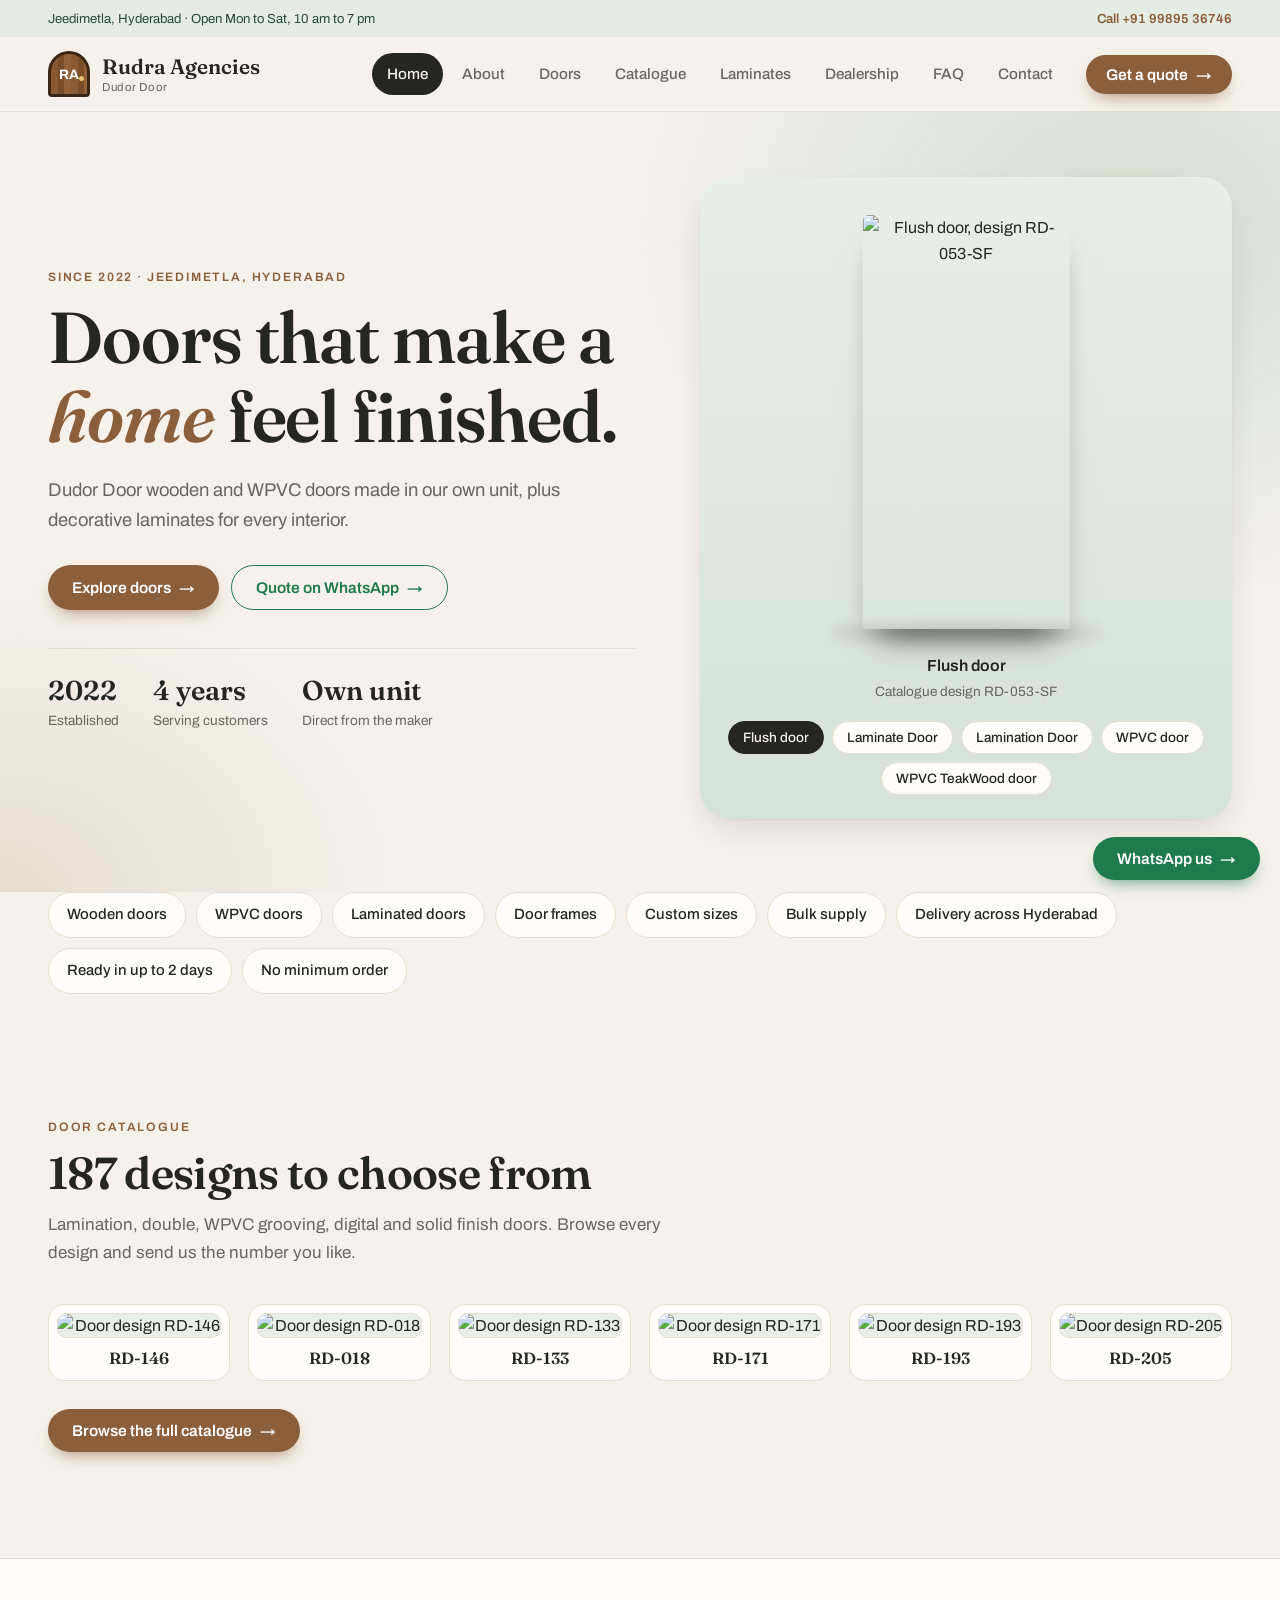
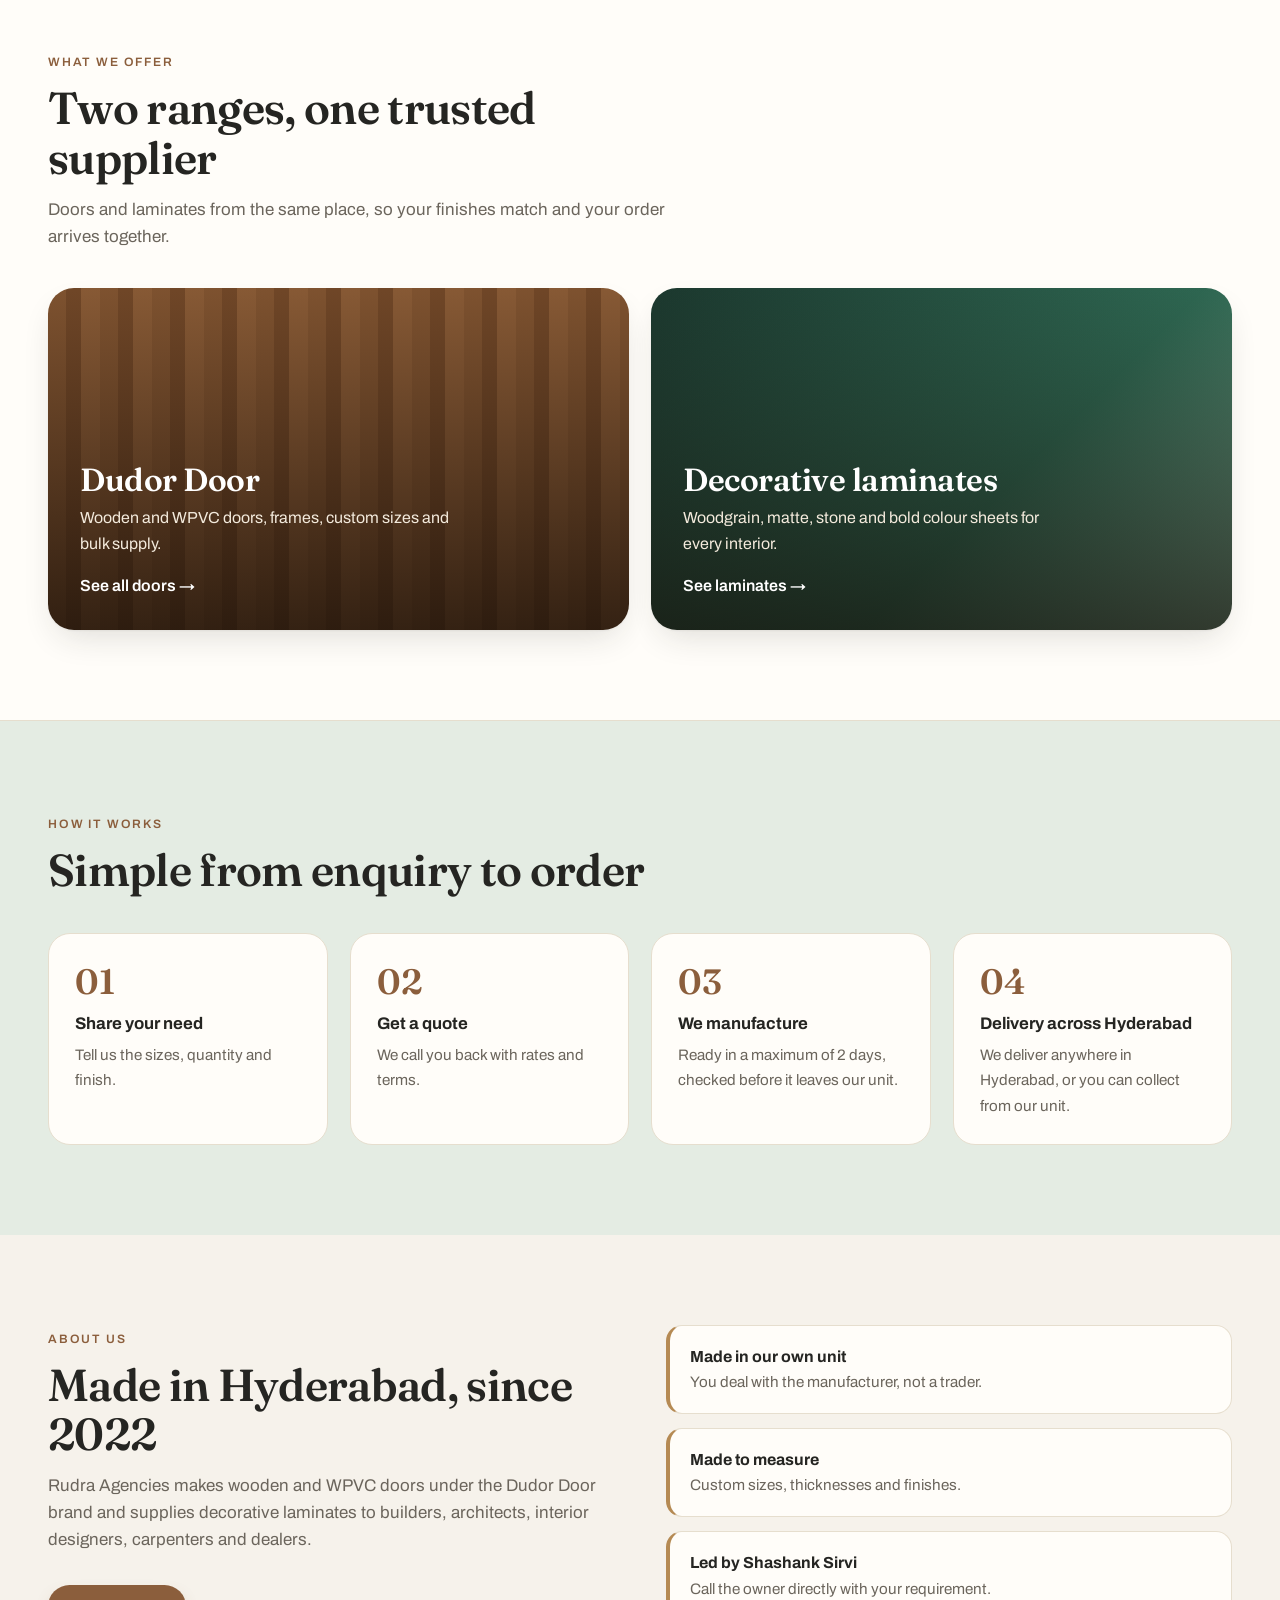
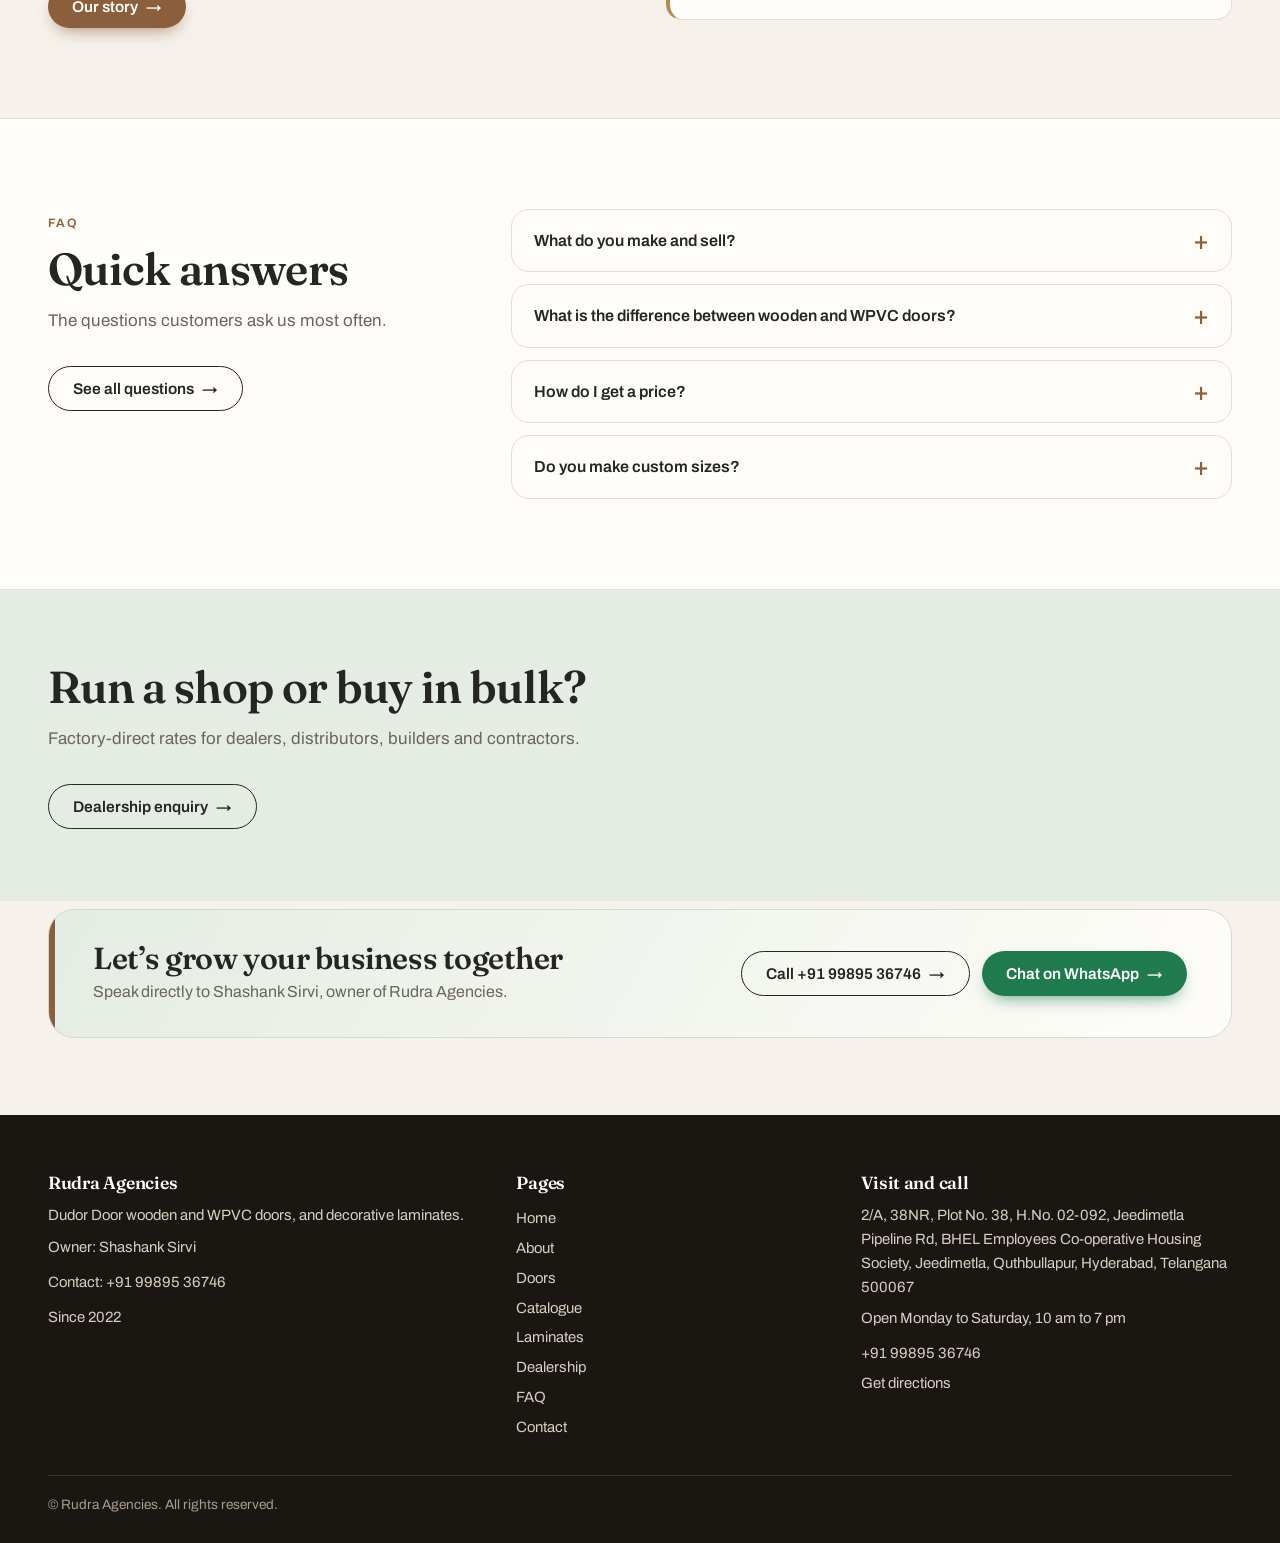
==== commit 76131bcf: "Add files via upload" ====
--- a/index.html
+++ b/index.html
@@ -1,25 +1,25 @@
 <!DOCTYPE html>
 <html lang="en"><head><meta charset="utf-8"><meta name="viewport" content="width=device-width, initial-scale=1, viewport-fit=cover">
-<title>Rudra Agencies | Interior Decor Wooden and WPVC Doors, Hyderabad</title><meta name="description" content="Rudra Agencies makes Interior Decor wooden and WPVC doors in Jeedimetla, Hyderabad and supplies decorative laminates. Dealer, wholesale and project enquiries welcome.">
+<title>Rudra Agencies | Dudor Door Wooden and WPVC Doors, Hyderabad</title><meta name="description" content="Rudra Agencies makes Dudor Door wooden and WPVC doors in Jeedimetla, Hyderabad and supplies decorative laminates. Dealer, wholesale and project enquiries welcome.">
 <link rel="preconnect" href="https://fonts.googleapis.com"><link rel="preconnect" href="https://fonts.gstatic.com" crossorigin>
 <link href="https://fonts.googleapis.com/css2?family=Archivo:wght@400;500;600;700&family=Fraunces:opsz,wght@9..144,500;9..144,600&display=swap" rel="stylesheet">
 <link rel="stylesheet" href="style.css"><script>document.documentElement.classList.add("js");setTimeout(function(){[].forEach.call(document.querySelectorAll(".rv"),function(e){e.classList.add("in")})},3500)</script></head><body data-page="index">
-<div class="util"><div class="wrap"><span>Jeedimetla, Hyderabad · Open Mon to Sat, 10 am to 7 pm</span><a href="tel:+919989536746">Call +91 99895 36746</a></div></div><header class="top"><div class="wrap bar"><a class="logo" href="index.html" aria-label="Rudra Agencies home"><span class="mark" aria-hidden="true">RA</span><span><b>Rudra Agencies</b><small>Interior Decor doors</small></span></a><button class="burger" aria-label="Open menu" aria-expanded="false"><span></span></button><nav aria-label="Main"><a href="index.html" class="on" aria-current="page">Home</a><a href="about.html">About</a><a href="doors.html">Doors</a><a href="laminates.html">Laminates</a><a href="dealership.html">Dealership</a><a href="faq.html">FAQ</a><a href="contact.html">Contact</a></nav><a class="btn" href="dealership.html">Get a quote</a></div></header>
+<div class="util"><div class="wrap"><span>Jeedimetla, Hyderabad · Open Mon to Sat, 10 am to 7 pm</span><a href="tel:+919989536746">Call +91 99895 36746</a></div></div><header class="top"><div class="wrap bar"><a class="logo" href="index.html" aria-label="Rudra Agencies home"><span class="mark" aria-hidden="true">RA</span><span><b>Rudra Agencies</b><small>Dudor Door</small></span></a><button class="burger" aria-label="Open menu" aria-expanded="false"><span></span></button><nav aria-label="Main"><a href="index.html" class="on" aria-current="page">Home</a><a href="about.html">About</a><a href="doors.html">Doors</a><a href="catalogue.html">Catalogue</a><a href="laminates.html">Laminates</a><a href="dealership.html">Dealership</a><a href="faq.html">FAQ</a><a href="contact.html">Contact</a></nav><a class="btn" href="dealership.html">Get a quote</a></div></header>
 <main><section class="hero2"><div class="wrap hgrid"><div>
 <span class="eyebrow">Since 2022 · Jeedimetla, Hyderabad</span>
 <h1>Doors that make a <em>home</em> feel finished.</h1>
-<p class="lead">Interior Decor wooden and WPVC doors made in our own unit, plus decorative laminates for every interior.</p>
+<p class="lead">Dudor Door wooden and WPVC doors made in our own unit, plus decorative laminates for every interior.</p>
 <div class="cta-row"><a class="btn" href="doors.html">Explore doors</a><a class="btn ghost" href="https://wa.me/919989536746?text=Hello%2C%20I%20would%20like%20to%20know%20more%20about%20your%20doors%20and%20laminates." target="_blank" rel="noopener">Quote on WhatsApp</a></div>
 <ul class="stats"><li><b>2022</b><span>Established</span></li><li><b>4 years</b><span>Serving customers</span></li><li><b>Own unit</b><span>Direct from the maker</span></li></ul></div>
-<div class="stage" aria-label="Door finish preview"><div class="frame"><div class="leaf" id="leaf"></div></div><div class="floor"></div><div class="sws" id="sws" role="group" aria-label="Choose a finish"></div><p class="fname" id="fname"></p><p class="fnote">Tap a finish to preview it on the door.</p></div></div></section>
+<div class="stage" aria-label="Our door range"><div class="hdoor" id="hdoor"><img class="hd on" src="catalogue/RD-053-SF.jpg" width="280" height="561" alt="Flush door, design RD-053-SF"><img class="hd" src="catalogue/RD-018.jpg" width="280" height="666" alt="Laminate Door, design RD-018" loading="lazy"><img class="hd" src="catalogue/RD-146.jpg" width="215" height="464" alt="Lamination Door, design RD-146" loading="lazy"><img class="hd" src="catalogue/RD-205.jpg" width="214" height="464" alt="WPVC door, design RD-205" loading="lazy"><img class="hd" src="catalogue/RD-204.jpg" width="215" height="464" alt="WPVC TeakWood door, design RD-204" loading="lazy"></div><div class="floor"></div><p class="fname" id="fname">Flush door</p><p class="fnote" id="fnote">Catalogue design RD-053-SF</p><div class="dtabs" id="dtabs" role="tablist" aria-label="Choose a door type"><button class="dtab on" type="button" role="tab" aria-selected="true" data-code="RD-053-SF">Flush door</button><button class="dtab" type="button" role="tab" aria-selected="false" data-code="RD-018">Laminate Door</button><button class="dtab" type="button" role="tab" aria-selected="false" data-code="RD-146">Lamination Door</button><button class="dtab" type="button" role="tab" aria-selected="false" data-code="RD-205">WPVC door</button><button class="dtab" type="button" role="tab" aria-selected="false" data-code="RD-204">WPVC TeakWood door</button></div></div></div></section>
 <section class="rv" style="padding:0 0 30px"><div class="wrap"><ul class="chips"><li>Wooden doors</li><li>WPVC doors</li><li>Laminated doors</li><li>Door frames</li><li>Custom sizes</li><li>Bulk supply</li><li>Delivery across Hyderabad</li><li>Ready in up to 2 days</li><li>No minimum order</li></ul></div></section>
-<section class="rv" style="background:var(--surface);border-block:1px solid var(--line)"><div class="wrap"><div class="sec-head"><span class="eyebrow">What we offer</span><h2>Two ranges, one trusted supplier</h2><p class="sub">Doors and laminates from the same place, so your finishes match and your order arrives together.</p></div>
-<div class="duo"><a class="big" href="doors.html" style="--finish:linear-gradient(0deg,rgba(20,12,6,.75),rgba(20,12,6,.1)),repeating-linear-gradient(90deg,#8a5a34 0 18px,#7a4d2b 18px 33px,#94623a 33px 52px)"><h3>Interior Decor doors</h3><p>Wooden and WPVC doors, frames, custom sizes and bulk supply.</p><span>See all doors</span></a>
+<section class="rv"><div class="wrap"><div class="sec-head"><span class="eyebrow">Door catalogue</span><h2>187 designs to choose from</h2><p class="sub">Lamination, double, WPVC grooving, digital and solid finish doors. Browse every design and send us the number you like.</p></div><div class="feat"><a class="dcard" href="catalogue.html"><img src="catalogue/RD-146.jpg" width="215" height="464" loading="lazy" alt="Door design RD-146"><span class="dcode">RD-146</span></a><a class="dcard" href="catalogue.html"><img src="catalogue/RD-018.jpg" width="280" height="666" loading="lazy" alt="Door design RD-018"><span class="dcode">RD-018</span></a><a class="dcard" href="catalogue.html"><img src="catalogue/RD-133.jpg" width="215" height="464" loading="lazy" alt="Door design RD-133"><span class="dcode">RD-133</span></a><a class="dcard" href="catalogue.html"><img src="catalogue/RD-171.jpg" width="214" height="464" loading="lazy" alt="Door design RD-171"><span class="dcode">RD-171</span></a><a class="dcard" href="catalogue.html"><img src="catalogue/RD-193.jpg" width="213" height="464" loading="lazy" alt="Door design RD-193"><span class="dcode">RD-193</span></a><a class="dcard" href="catalogue.html"><img src="catalogue/RD-205.jpg" width="214" height="464" loading="lazy" alt="Door design RD-205"><span class="dcode">RD-205</span></a></div><p style="margin-top:28px"><a class="btn" href="catalogue.html">Browse the full catalogue</a></p></div></section><section class="rv" style="background:var(--surface);border-block:1px solid var(--line)"><div class="wrap"><div class="sec-head"><span class="eyebrow">What we offer</span><h2>Two ranges, one trusted supplier</h2><p class="sub">Doors and laminates from the same place, so your finishes match and your order arrives together.</p></div>
+<div class="duo"><a class="big" href="doors.html" style="--finish:linear-gradient(0deg,rgba(20,12,6,.75),rgba(20,12,6,.1)),repeating-linear-gradient(90deg,#8a5a34 0 18px,#7a4d2b 18px 33px,#94623a 33px 52px)"><h3>Dudor Door</h3><p>Wooden and WPVC doors, frames, custom sizes and bulk supply.</p><span>See all doors</span></a>
 <a class="big" href="laminates.html" style="--finish:linear-gradient(0deg,rgba(20,12,6,.7),rgba(20,12,6,.05)),linear-gradient(135deg,#1c3a30,#2f6b55 60%,#78a890)"><h3>Decorative laminates</h3><p>Woodgrain, matte, stone and bold colour sheets for every interior.</p><span>See laminates</span></a></div></div></section>
 <section class="rv" style="background:var(--sage)"><div class="wrap"><div class="sec-head"><span class="eyebrow">How it works</span><h2>Simple from enquiry to order</h2></div>
 <ol class="steps"><li><b>Share your need</b><span>Tell us the sizes, quantity and finish.</span></li><li><b>Get a quote</b><span>We call you back with rates and terms.</span></li><li><b>We manufacture</b><span>Ready in a maximum of 2 days, checked before it leaves our unit.</span></li><li><b>Delivery across Hyderabad</b><span>We deliver anywhere in Hyderabad, or you can collect from our unit.</span></li></ol></div></section>
-<section class="rv"><div class="wrap two"><div><span class="eyebrow">About us</span><h2>Made in Hyderabad, since 2022</h2><p class="sub">Rudra Agencies makes wooden and WPVC doors under the Interior Decor brand and supplies decorative laminates to builders, architects, interior designers, carpenters and dealers.</p><a class="btn" href="about.html">Our story</a></div>
+<section class="rv"><div class="wrap two"><div><span class="eyebrow">About us</span><h2>Made in Hyderabad, since 2022</h2><p class="sub">Rudra Agencies makes wooden and WPVC doors under the Dudor Door brand and supplies decorative laminates to builders, architects, interior designers, carpenters and dealers.</p><a class="btn" href="about.html">Our story</a></div>
 <div class="facts"><div class="fact"><b>Made in our own unit</b><span>You deal with the manufacturer, not a trader.</span></div><div class="fact"><b>Made to measure</b><span>Custom sizes, thicknesses and finishes.</span></div><div class="fact"><b>Led by Shashank Sirvi</b><span>Call the owner directly with your requirement.</span></div></div></div></section>
-<section class="rv" style="background:var(--surface);border-block:1px solid var(--line)"><div class="wrap faqhome"><div><span class="eyebrow">FAQ</span><h2>Quick answers</h2><p class="sub">The questions customers ask us most often.</p><a class="btn alt" href="faq.html">See all questions</a></div><div class="faqs"><details class="faq"><summary>What do you make and sell?</summary><div class="ans"><p>We manufacture wooden and WPVC doors under the Interior Decor brand, and we supply decorative laminates for wardrobes, kitchens, furniture, wall panels and doors.</p></div></details><details class="faq"><summary>What is the difference between wooden and WPVC doors?</summary><div class="ans"><p>Wooden doors have a natural, solid look and suit bedrooms, main entrances and living areas. WPVC doors resist water and termites and do not swell or warp, so they suit bathrooms, kitchens, balconies and damp areas.</p></div></details><details class="faq"><summary>How do I get a price?</summary><div class="ans"><p>Tap Ask for price on any product and it opens WhatsApp with your message ready. You can also call Shashank Sirvi directly on +91 99895 36746. Share the size, quantity and finish you need so we can quote accurately.</p></div></details><details class="faq"><summary>Do you make custom sizes?</summary><div class="ans"><p>Yes, we take custom size and bulk requests. Send us the opening size and quantity on WhatsApp, and we will confirm what is possible along with the price.</p></div></details></div></div></section><section class="deal rv"><div class="wrap"><h2>Run a shop or buy in bulk?</h2><p class="sub">Factory-direct rates for dealers, distributors, builders and contractors.</p><a class="btn alt" href="dealership.html">Dealership enquiry</a></div></section>
+<section class="rv" style="background:var(--surface);border-block:1px solid var(--line)"><div class="wrap faqhome"><div><span class="eyebrow">FAQ</span><h2>Quick answers</h2><p class="sub">The questions customers ask us most often.</p><a class="btn alt" href="faq.html">See all questions</a></div><div class="faqs"><details class="faq"><summary>What do you make and sell?</summary><div class="ans"><p>We manufacture wooden and WPVC doors under the Dudor Door brand, and we supply decorative laminates for wardrobes, kitchens, furniture, wall panels and doors.</p></div></details><details class="faq"><summary>What is the difference between wooden and WPVC doors?</summary><div class="ans"><p>Wooden doors have a natural, solid look and suit bedrooms, main entrances and living areas. WPVC doors resist water and termites and do not swell or warp, so they suit bathrooms, kitchens, balconies and damp areas.</p></div></details><details class="faq"><summary>How do I get a price?</summary><div class="ans"><p>Tap Ask for price on any product and it opens WhatsApp with your message ready. You can also call Shashank Sirvi directly on +91 99895 36746. Share the size, quantity and finish you need so we can quote accurately.</p></div></details><details class="faq"><summary>Do you make custom sizes?</summary><div class="ans"><p>Yes, we take custom size and bulk requests. Send us the opening size and quantity on WhatsApp, and we will confirm what is possible along with the price.</p></div></details></div></div></section><section class="deal rv"><div class="wrap"><h2>Run a shop or buy in bulk?</h2><p class="sub">Factory-direct rates for dealers, distributors, builders and contractors.</p><a class="btn alt" href="dealership.html">Dealership enquiry</a></div></section>
 <section class="cta2 rv"><div class="wrap"><div class="cta-card"><div class="cta-text"><h2>Let’s grow your business together</h2><p>Speak directly to Shashank Sirvi, owner of Rudra Agencies.</p></div><div class="cta-actions"><a class="btn alt" href="tel:+919989536746">Call +91 99895 36746</a><a class="btn" href="https://wa.me/919989536746?text=Hello%2C%20I%20would%20like%20to%20know%20more%20about%20your%20doors%20and%20laminates." target="_blank" rel="noopener">Chat on WhatsApp</a></div></div></div></section></main>
-<footer class="foot2"><div class="wrap"><div class="fgrid"><div><h4>Rudra Agencies</h4><p>Interior Decor wooden and WPVC doors, and decorative laminates.</p><p>Owner: Shashank Sirvi</p><a href="tel:+919989536746">Contact: +91 99895 36746</a><p style="margin-top:8px">Since 2022</p></div><div><h4>Pages</h4><a href="index.html">Home</a><a href="about.html">About</a><a href="doors.html">Doors</a><a href="laminates.html">Laminates</a><a href="dealership.html">Dealership</a><a href="faq.html">FAQ</a><a href="contact.html">Contact</a></div><div><h4>Visit and call</h4><p>2/A, 38NR, Plot No. 38, H.No. 02-092, Jeedimetla Pipeline Rd, BHEL Employees Co-operative Housing Society, Jeedimetla, Quthbullapur, Hyderabad, Telangana 500067</p><p>Open Monday to Saturday, 10 am to 7 pm</p><a href="tel:+919989536746">+91 99895 36746</a><a href="https://maps.app.goo.gl/E9idkD42hNt2owY36" target="_blank" rel="noopener">Get directions</a></div></div><div class="copy">© Rudra Agencies. All rights reserved.</div></div></footer><div class="mbar"><a class="btn" href="tel:+919989536746">Call</a><a class="btn" href="https://wa.me/919989536746?text=Hello%2C%20I%20would%20like%20to%20know%20more%20about%20your%20doors%20and%20laminates." target="_blank" rel="noopener">WhatsApp</a></div><a class="btn fab" href="https://wa.me/919989536746?text=Hello%2C%20I%20would%20like%20to%20know%20more%20about%20your%20doors%20and%20laminates." target="_blank" rel="noopener">WhatsApp us</a><script src="app.js"></script></body></html>
+<footer class="foot2"><div class="wrap"><div class="fgrid"><div><h4>Rudra Agencies</h4><p>Dudor Door wooden and WPVC doors, and decorative laminates.</p><p>Owner: Shashank Sirvi</p><a href="tel:+919989536746">Contact: +91 99895 36746</a><p style="margin-top:8px">Since 2022</p></div><div><h4>Pages</h4><a href="index.html">Home</a><a href="about.html">About</a><a href="doors.html">Doors</a><a href="catalogue.html">Catalogue</a><a href="laminates.html">Laminates</a><a href="dealership.html">Dealership</a><a href="faq.html">FAQ</a><a href="contact.html">Contact</a></div><div><h4>Visit and call</h4><p>2/A, 38NR, Plot No. 38, H.No. 02-092, Jeedimetla Pipeline Rd, BHEL Employees Co-operative Housing Society, Jeedimetla, Quthbullapur, Hyderabad, Telangana 500067</p><p>Open Monday to Saturday, 10 am to 7 pm</p><a href="tel:+919989536746">+91 99895 36746</a><a href="https://maps.app.goo.gl/E9idkD42hNt2owY36" target="_blank" rel="noopener">Get directions</a></div></div><div class="copy">© Rudra Agencies. All rights reserved.</div></div></footer><div class="mbar"><a class="btn" href="tel:+919989536746">Call</a><a class="btn" href="https://wa.me/919989536746?text=Hello%2C%20I%20would%20like%20to%20know%20more%20about%20your%20doors%20and%20laminates." target="_blank" rel="noopener">WhatsApp</a></div><a class="btn fab" href="https://wa.me/919989536746?text=Hello%2C%20I%20would%20like%20to%20know%20more%20about%20your%20doors%20and%20laminates." target="_blank" rel="noopener">WhatsApp us</a><script src="app.js"></script></body></html>
--- a/style.css
+++ b/style.css
@@ -165,3 +165,40 @@
 .faqside h3{margin:0 0 6px;font-size:1.45rem}.faqside p{color:var(--muted);margin:0 0 18px}.faqside .btn{display:flex;justify-content:center;margin-bottom:10px}
 @media(max-width:820px){.faqwrap,.faqhome{grid-template-columns:1fr}.faqside{position:static}}
 @media(prefers-reduced-motion:reduce){details[open] .ans{animation:none}}
+
+.cat-tools{display:flex;flex-wrap:wrap;gap:14px 22px;align-items:center;justify-content:space-between;margin-bottom:14px}
+.pills{display:flex;flex-wrap:wrap;gap:8px}
+.pill{border:1.5px solid var(--line);background:var(--surface);color:var(--ink);padding:9px 16px;border-radius:999px;font:500 .93rem Archivo,sans-serif;cursor:pointer;transition:background .3s,color .3s,border-color .3s}
+.pill i{font-style:normal;color:var(--muted);margin-left:6px;font-size:.85rem}.pill:hover{border-color:var(--wal)}
+.pill.on{background:var(--ink);color:var(--bg);border-color:var(--ink)}.pill.on i{color:inherit;opacity:.7}
+.dq{max-width:300px;width:100%}.dcount{color:var(--muted);margin:0 0 20px}
+.dgrid,.feat{display:grid;gap:18px}.dgrid{grid-template-columns:repeat(auto-fill,minmax(150px,1fr))}.feat{grid-template-columns:repeat(6,1fr)}
+.dcard{display:block;text-decoration:none;background:var(--surface);border:1px solid var(--line);border-radius:16px;padding:8px 8px 12px;cursor:pointer;text-align:center;font:inherit;color:inherit;transition:transform .35s var(--ease),box-shadow .35s}
+.dcard[hidden]{display:none}.dcard:hover{transform:translateY(-5px);box-shadow:var(--sh)}
+.dcard img{display:block;width:100%;height:auto;border-radius:10px;aspect-ratio:214/464;object-fit:cover;background:var(--st1)}
+.dcode{display:block;margin-top:10px;font:600 1.02rem Fraunces,Georgia,serif}.dcat{display:block;font-size:.76rem;color:var(--muted)}
+.notice{margin-top:34px;padding:16px 20px;border-radius:16px;background:var(--sage);color:var(--sage-ink);font-size:.93rem}
+.lb{border:0;border-radius:24px;padding:0;max-width:min(820px,94vw);width:100%;background:var(--surface);color:var(--ink);box-shadow:0 30px 80px rgba(0,0,0,.45)}
+.lb::backdrop{background:rgba(20,14,8,.72);-webkit-backdrop-filter:blur(4px);backdrop-filter:blur(4px)}
+.lbbody{display:grid;grid-template-columns:auto 1fr;gap:30px;padding:28px;align-items:center}
+.lbbody img{height:min(72vh,540px);width:auto;border-radius:12px;box-shadow:var(--sh)}
+.lbinfo h3{font-size:2.1rem;margin:4px 0 8px}.lbinfo p{color:var(--muted);margin:0 0 18px}
+.lbnav{display:flex;gap:10px;margin-top:14px;flex-wrap:wrap}.lbnav .btn:after{content:none}
+.lbx{position:absolute;top:12px;right:12px;width:42px;height:42px;border-radius:50%;border:1px solid var(--line);background:var(--bg);font-size:1.4rem;line-height:1;cursor:pointer;color:var(--ink)}
+.art.photo{place-items:center;padding:14px}.art.photo img{height:100%;width:auto;border-radius:8px;box-shadow:0 12px 20px -8px rgba(0,0,0,.4)}
+@media(max-width:1180px){nav a{padding:8px 11px;font-size:.9rem}.top .btn{padding:10px 16px}}
+@media(max-width:1000px){.burger{display:block}.top .btn{display:none}.feat{grid-template-columns:repeat(3,1fr)}
+nav{position:absolute;left:0;right:0;top:100%;flex-direction:column;background:var(--surface);padding:12px 18px 16px;border-bottom:1px solid var(--line);margin:0;display:flex;opacity:0;visibility:hidden;transform:translateY(-10px);transition:opacity .3s,transform .35s var(--ease),visibility .3s}
+.top.open nav{opacity:1;visibility:visible;transform:none}nav a{padding:13px 16px;font-size:.95rem}}
+@media(max-width:700px){.lbbody{grid-template-columns:1fr;text-align:center;padding:22px 18px}.lbbody img{margin:0 auto;height:52vh}.lbnav{justify-content:center}.dgrid{grid-template-columns:repeat(2,1fr)}}
+
+.dcard{align-self:start}.dcard img{aspect-ratio:auto;outline:1px solid var(--line);outline-offset:-1px}
+.lbmeta{font-weight:600;color:var(--wal)!important;margin:0 0 10px!important}
+
+.hdoor{position:relative;height:clamp(320px,46vh,440px);margin:0 auto;max-width:300px}
+.hd{position:absolute;left:50%;bottom:0;height:100%;width:auto;max-width:100%;object-fit:contain;transform:translateX(-50%) scale(.96);opacity:0;transition:opacity .7s var(--ease),transform .7s var(--ease);border-radius:6px 6px 0 0;box-shadow:0 24px 30px -16px rgba(0,0,0,.55)}
+.hd.on{opacity:1;transform:translateX(-50%) scale(1)}
+.dtabs{display:flex;flex-wrap:wrap;justify-content:center;gap:8px;margin-top:18px}
+.dtab{border:1.5px solid var(--line);background:var(--surface);color:var(--ink);padding:8px 14px;border-radius:999px;font:500 .85rem Archivo,sans-serif;cursor:pointer;transition:background .3s,color .3s,border-color .3s,transform .3s var(--ease)}
+.dtab:hover{border-color:var(--wal);transform:translateY(-2px)}.dtab.on{background:var(--ink);color:var(--bg);border-color:var(--ink)}
+@media(max-width:820px){.hdoor{height:300px}}
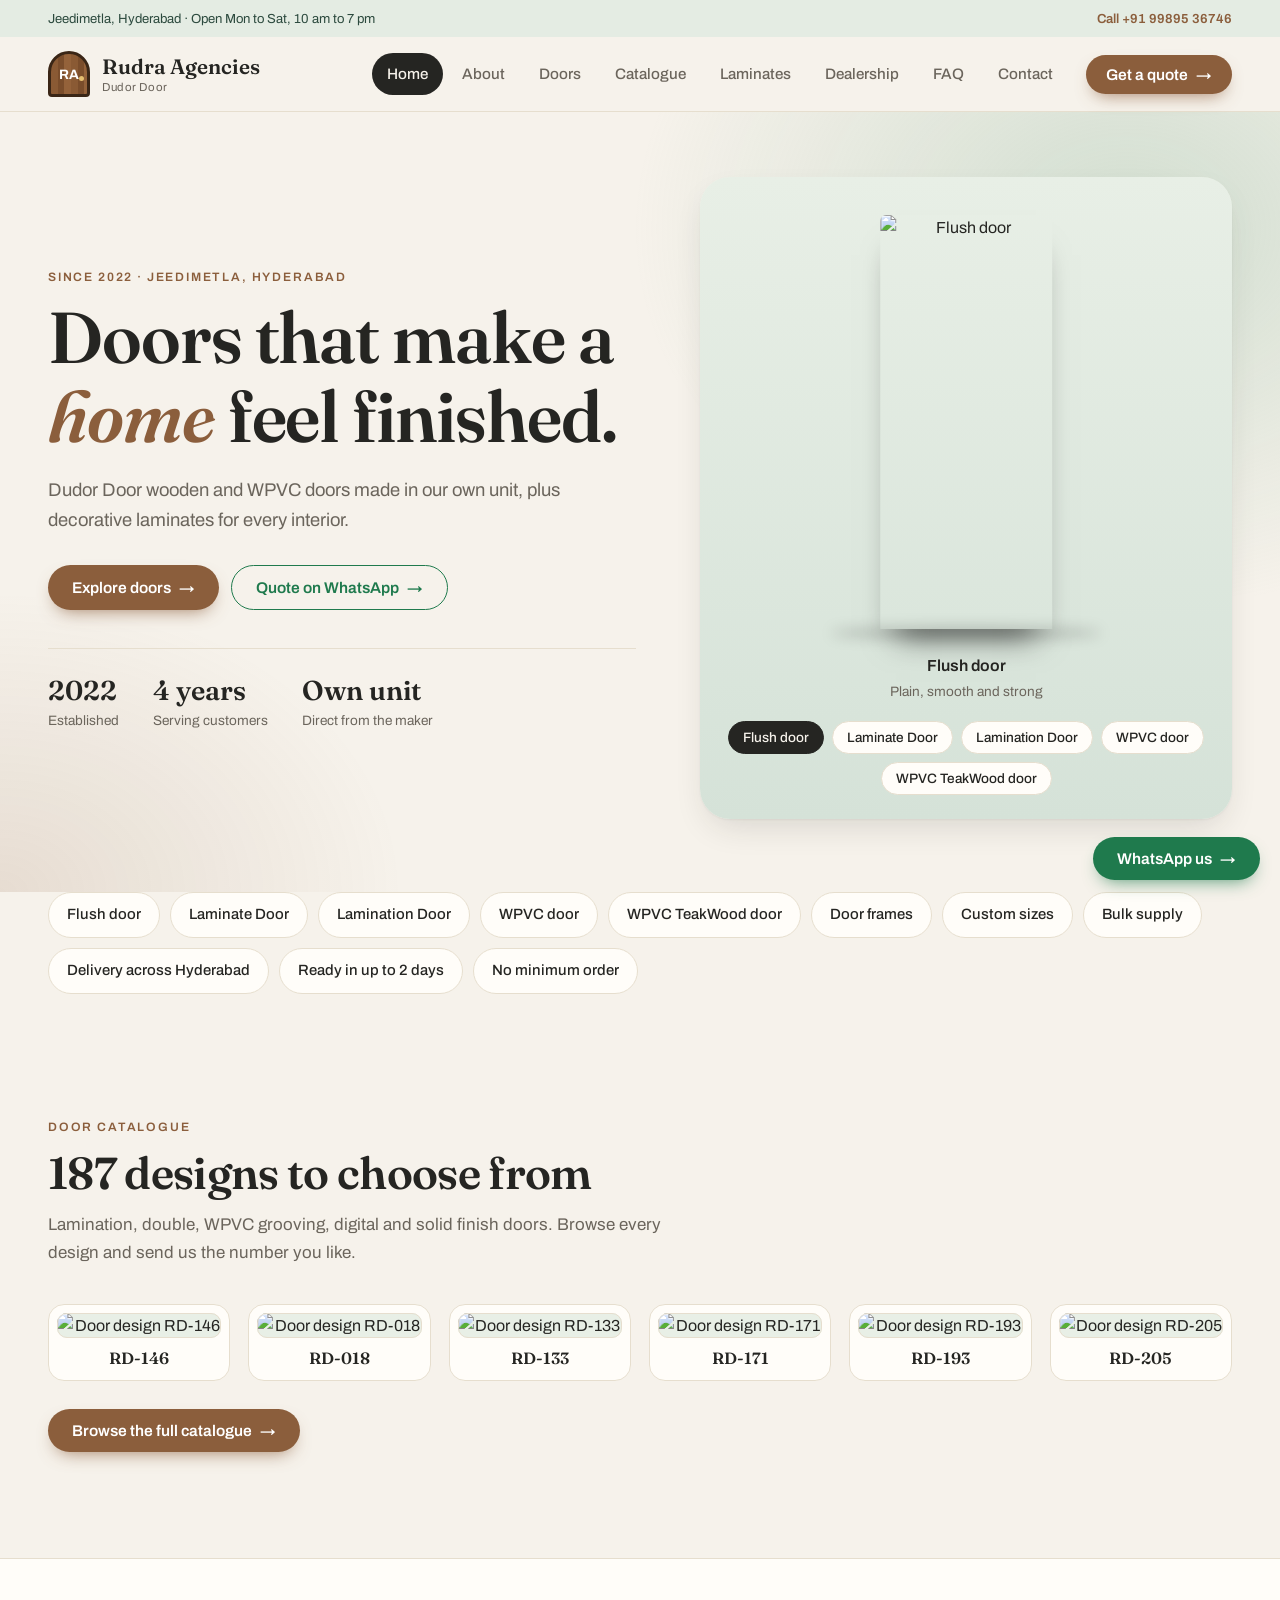
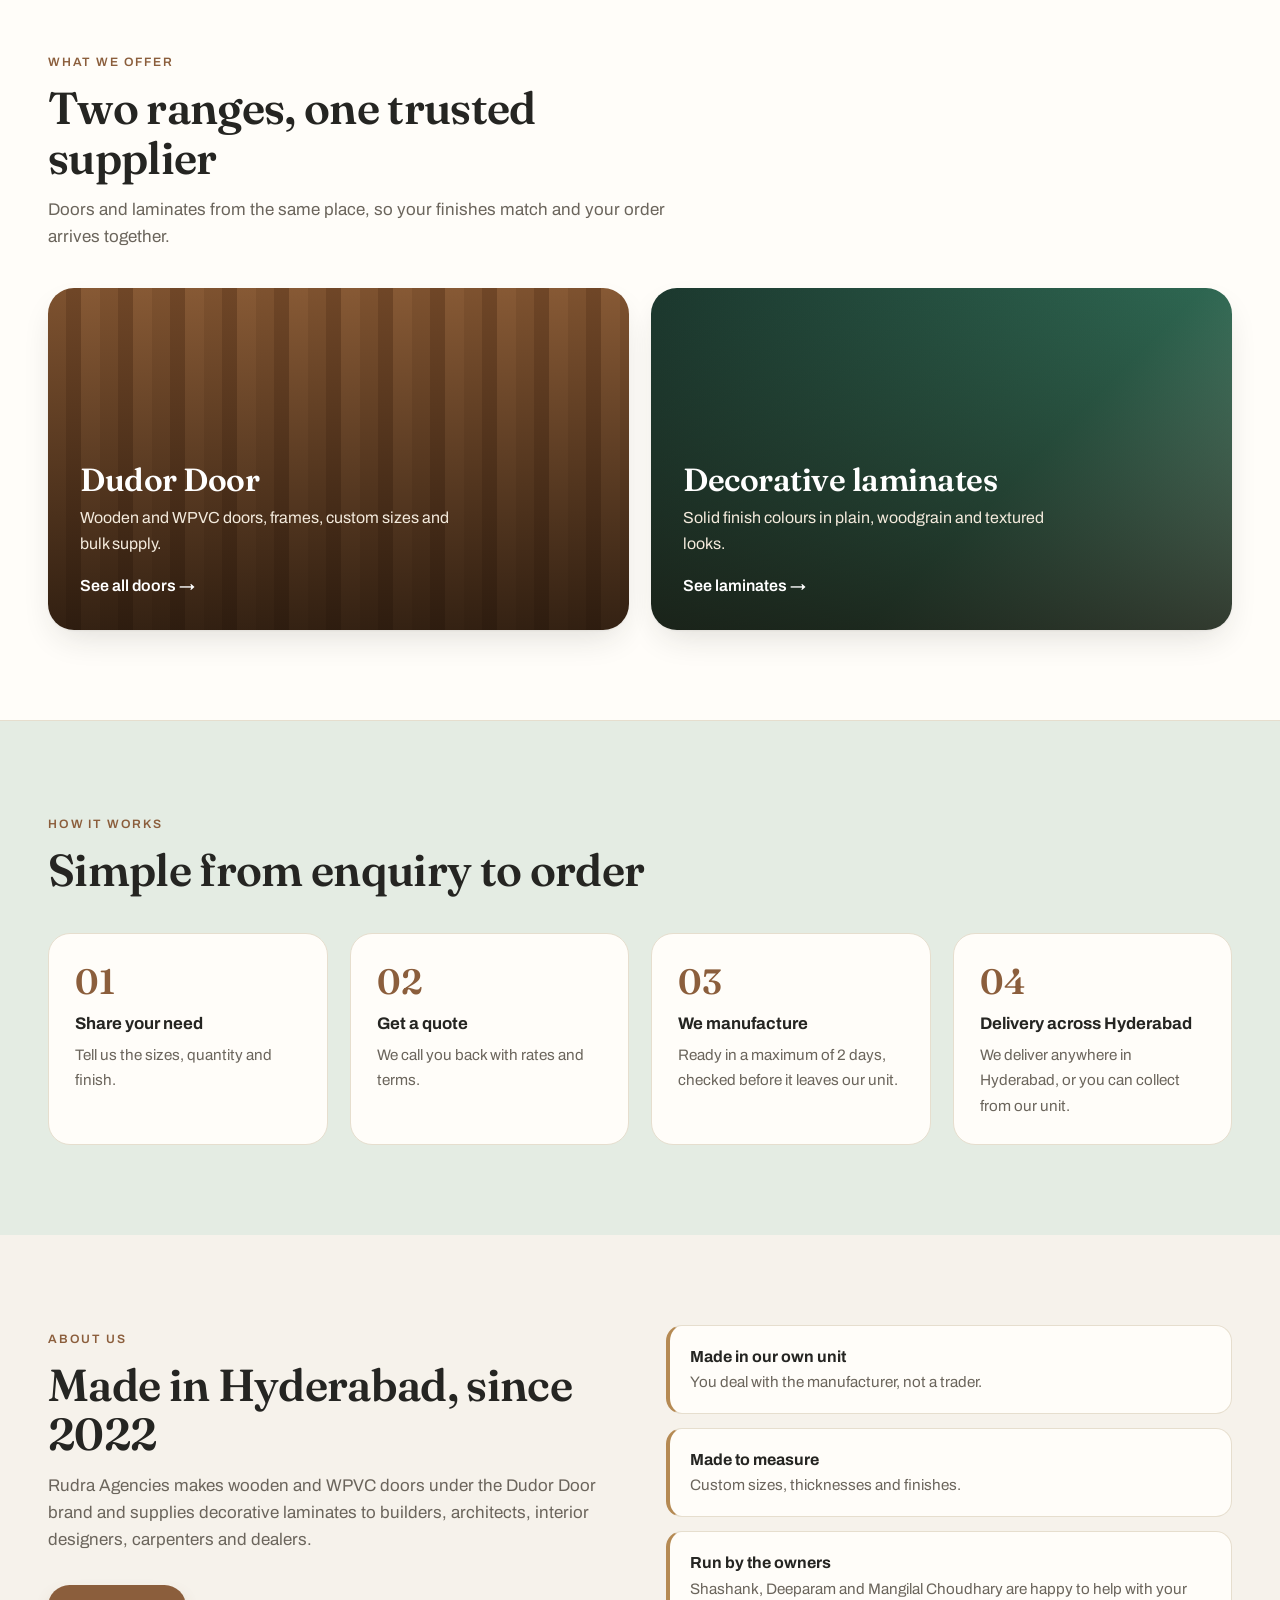
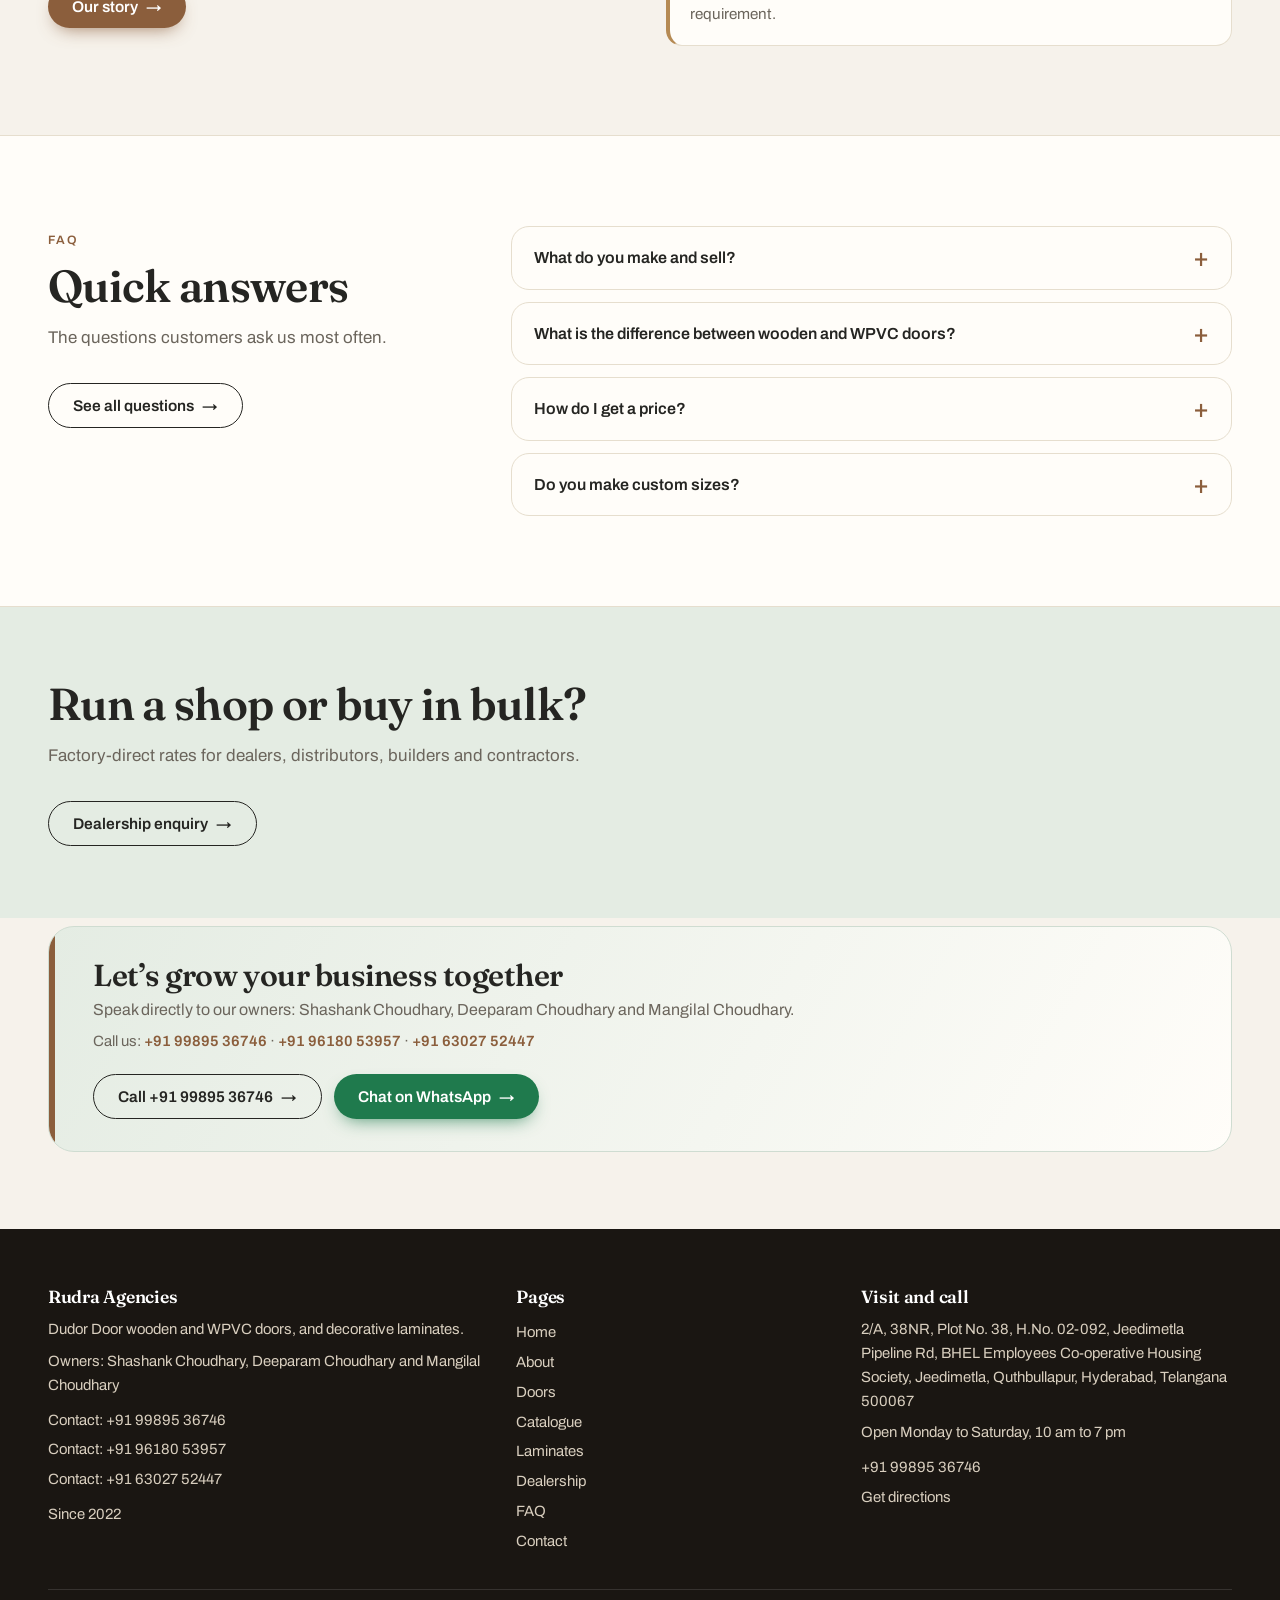
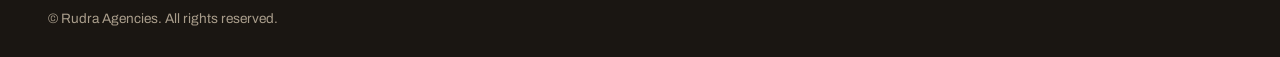
==== commit 1fb8fdf4: "Add files via upload" ====
--- a/index.html
+++ b/index.html
@@ -11,15 +11,15 @@
 <p class="lead">Dudor Door wooden and WPVC doors made in our own unit, plus decorative laminates for every interior.</p>
 <div class="cta-row"><a class="btn" href="doors.html">Explore doors</a><a class="btn ghost" href="https://wa.me/919989536746?text=Hello%2C%20I%20would%20like%20to%20know%20more%20about%20your%20doors%20and%20laminates." target="_blank" rel="noopener">Quote on WhatsApp</a></div>
 <ul class="stats"><li><b>2022</b><span>Established</span></li><li><b>4 years</b><span>Serving customers</span></li><li><b>Own unit</b><span>Direct from the maker</span></li></ul></div>
-<div class="stage" aria-label="Our door range"><div class="hdoor" id="hdoor"><img class="hd on" src="catalogue/RD-053-SF.jpg" width="280" height="561" alt="Flush door, design RD-053-SF"><img class="hd" src="catalogue/RD-018.jpg" width="280" height="666" alt="Laminate Door, design RD-018" loading="lazy"><img class="hd" src="catalogue/RD-146.jpg" width="215" height="464" alt="Lamination Door, design RD-146" loading="lazy"><img class="hd" src="catalogue/RD-205.jpg" width="214" height="464" alt="WPVC door, design RD-205" loading="lazy"><img class="hd" src="catalogue/RD-204.jpg" width="215" height="464" alt="WPVC TeakWood door, design RD-204" loading="lazy"></div><div class="floor"></div><p class="fname" id="fname">Flush door</p><p class="fnote" id="fnote">Catalogue design RD-053-SF</p><div class="dtabs" id="dtabs" role="tablist" aria-label="Choose a door type"><button class="dtab on" type="button" role="tab" aria-selected="true" data-code="RD-053-SF">Flush door</button><button class="dtab" type="button" role="tab" aria-selected="false" data-code="RD-018">Laminate Door</button><button class="dtab" type="button" role="tab" aria-selected="false" data-code="RD-146">Lamination Door</button><button class="dtab" type="button" role="tab" aria-selected="false" data-code="RD-205">WPVC door</button><button class="dtab" type="button" role="tab" aria-selected="false" data-code="RD-204">WPVC TeakWood door</button></div></div></div></section>
-<section class="rv" style="padding:0 0 30px"><div class="wrap"><ul class="chips"><li>Wooden doors</li><li>WPVC doors</li><li>Laminated doors</li><li>Door frames</li><li>Custom sizes</li><li>Bulk supply</li><li>Delivery across Hyderabad</li><li>Ready in up to 2 days</li><li>No minimum order</li></ul></div></section>
+<div class="stage" aria-label="Our door range"><div class="hdoor" id="hdoor"><img class="hd on" src="catalogue/FLUSH-DOOR.jpg" width="225" height="543" alt="Flush door"><img class="hd" src="catalogue/RD-018.jpg" width="280" height="666" alt="Laminate Door, design RD-018" loading="lazy"><img class="hd" src="catalogue/RD-146.jpg" width="215" height="464" alt="Lamination Door, design RD-146" loading="lazy"><img class="hd" src="catalogue/RD-205.jpg" width="214" height="464" alt="WPVC door, design RD-205" loading="lazy"><img class="hd" src="catalogue/RD-053-SF.jpg" width="280" height="561" alt="WPVC TeakWood door, design RD-053-SF" loading="lazy"></div><div class="floor"></div><p class="fname" id="fname">Flush door</p><p class="fnote" id="fnote">Plain, smooth and strong</p><div class="dtabs" id="dtabs" role="tablist" aria-label="Choose a door type"><button class="dtab on" type="button" role="tab" aria-selected="true" data-code="">Flush door</button><button class="dtab" type="button" role="tab" aria-selected="false" data-code="RD-018">Laminate Door</button><button class="dtab" type="button" role="tab" aria-selected="false" data-code="RD-146">Lamination Door</button><button class="dtab" type="button" role="tab" aria-selected="false" data-code="RD-205">WPVC door</button><button class="dtab" type="button" role="tab" aria-selected="false" data-code="RD-053-SF">WPVC TeakWood door</button></div></div></div></section>
+<section class="rv" style="padding:0 0 30px"><div class="wrap"><ul class="chips"><li>Flush door</li><li>Laminate Door</li><li>Lamination Door</li><li>WPVC door</li><li>WPVC TeakWood door</li><li>Door frames</li><li>Custom sizes</li><li>Bulk supply</li><li>Delivery across Hyderabad</li><li>Ready in up to 2 days</li><li>No minimum order</li></ul></div></section>
 <section class="rv"><div class="wrap"><div class="sec-head"><span class="eyebrow">Door catalogue</span><h2>187 designs to choose from</h2><p class="sub">Lamination, double, WPVC grooving, digital and solid finish doors. Browse every design and send us the number you like.</p></div><div class="feat"><a class="dcard" href="catalogue.html"><img src="catalogue/RD-146.jpg" width="215" height="464" loading="lazy" alt="Door design RD-146"><span class="dcode">RD-146</span></a><a class="dcard" href="catalogue.html"><img src="catalogue/RD-018.jpg" width="280" height="666" loading="lazy" alt="Door design RD-018"><span class="dcode">RD-018</span></a><a class="dcard" href="catalogue.html"><img src="catalogue/RD-133.jpg" width="215" height="464" loading="lazy" alt="Door design RD-133"><span class="dcode">RD-133</span></a><a class="dcard" href="catalogue.html"><img src="catalogue/RD-171.jpg" width="214" height="464" loading="lazy" alt="Door design RD-171"><span class="dcode">RD-171</span></a><a class="dcard" href="catalogue.html"><img src="catalogue/RD-193.jpg" width="213" height="464" loading="lazy" alt="Door design RD-193"><span class="dcode">RD-193</span></a><a class="dcard" href="catalogue.html"><img src="catalogue/RD-205.jpg" width="214" height="464" loading="lazy" alt="Door design RD-205"><span class="dcode">RD-205</span></a></div><p style="margin-top:28px"><a class="btn" href="catalogue.html">Browse the full catalogue</a></p></div></section><section class="rv" style="background:var(--surface);border-block:1px solid var(--line)"><div class="wrap"><div class="sec-head"><span class="eyebrow">What we offer</span><h2>Two ranges, one trusted supplier</h2><p class="sub">Doors and laminates from the same place, so your finishes match and your order arrives together.</p></div>
 <div class="duo"><a class="big" href="doors.html" style="--finish:linear-gradient(0deg,rgba(20,12,6,.75),rgba(20,12,6,.1)),repeating-linear-gradient(90deg,#8a5a34 0 18px,#7a4d2b 18px 33px,#94623a 33px 52px)"><h3>Dudor Door</h3><p>Wooden and WPVC doors, frames, custom sizes and bulk supply.</p><span>See all doors</span></a>
-<a class="big" href="laminates.html" style="--finish:linear-gradient(0deg,rgba(20,12,6,.7),rgba(20,12,6,.05)),linear-gradient(135deg,#1c3a30,#2f6b55 60%,#78a890)"><h3>Decorative laminates</h3><p>Woodgrain, matte, stone and bold colour sheets for every interior.</p><span>See laminates</span></a></div></div></section>
+<a class="big" href="laminates.html" style="--finish:linear-gradient(0deg,rgba(20,12,6,.7),rgba(20,12,6,.05)),linear-gradient(135deg,#1c3a30,#2f6b55 60%,#78a890)"><h3>Decorative laminates</h3><p>Solid finish colours in plain, woodgrain and textured looks.</p><span>See laminates</span></a></div></div></section>
 <section class="rv" style="background:var(--sage)"><div class="wrap"><div class="sec-head"><span class="eyebrow">How it works</span><h2>Simple from enquiry to order</h2></div>
 <ol class="steps"><li><b>Share your need</b><span>Tell us the sizes, quantity and finish.</span></li><li><b>Get a quote</b><span>We call you back with rates and terms.</span></li><li><b>We manufacture</b><span>Ready in a maximum of 2 days, checked before it leaves our unit.</span></li><li><b>Delivery across Hyderabad</b><span>We deliver anywhere in Hyderabad, or you can collect from our unit.</span></li></ol></div></section>
 <section class="rv"><div class="wrap two"><div><span class="eyebrow">About us</span><h2>Made in Hyderabad, since 2022</h2><p class="sub">Rudra Agencies makes wooden and WPVC doors under the Dudor Door brand and supplies decorative laminates to builders, architects, interior designers, carpenters and dealers.</p><a class="btn" href="about.html">Our story</a></div>
-<div class="facts"><div class="fact"><b>Made in our own unit</b><span>You deal with the manufacturer, not a trader.</span></div><div class="fact"><b>Made to measure</b><span>Custom sizes, thicknesses and finishes.</span></div><div class="fact"><b>Led by Shashank Sirvi</b><span>Call the owner directly with your requirement.</span></div></div></div></section>
-<section class="rv" style="background:var(--surface);border-block:1px solid var(--line)"><div class="wrap faqhome"><div><span class="eyebrow">FAQ</span><h2>Quick answers</h2><p class="sub">The questions customers ask us most often.</p><a class="btn alt" href="faq.html">See all questions</a></div><div class="faqs"><details class="faq"><summary>What do you make and sell?</summary><div class="ans"><p>We manufacture wooden and WPVC doors under the Dudor Door brand, and we supply decorative laminates for wardrobes, kitchens, furniture, wall panels and doors.</p></div></details><details class="faq"><summary>What is the difference between wooden and WPVC doors?</summary><div class="ans"><p>Wooden doors have a natural, solid look and suit bedrooms, main entrances and living areas. WPVC doors resist water and termites and do not swell or warp, so they suit bathrooms, kitchens, balconies and damp areas.</p></div></details><details class="faq"><summary>How do I get a price?</summary><div class="ans"><p>Tap Ask for price on any product and it opens WhatsApp with your message ready. You can also call Shashank Sirvi directly on +91 99895 36746. Share the size, quantity and finish you need so we can quote accurately.</p></div></details><details class="faq"><summary>Do you make custom sizes?</summary><div class="ans"><p>Yes, we take custom size and bulk requests. Send us the opening size and quantity on WhatsApp, and we will confirm what is possible along with the price.</p></div></details></div></div></section><section class="deal rv"><div class="wrap"><h2>Run a shop or buy in bulk?</h2><p class="sub">Factory-direct rates for dealers, distributors, builders and contractors.</p><a class="btn alt" href="dealership.html">Dealership enquiry</a></div></section>
-<section class="cta2 rv"><div class="wrap"><div class="cta-card"><div class="cta-text"><h2>Let’s grow your business together</h2><p>Speak directly to Shashank Sirvi, owner of Rudra Agencies.</p></div><div class="cta-actions"><a class="btn alt" href="tel:+919989536746">Call +91 99895 36746</a><a class="btn" href="https://wa.me/919989536746?text=Hello%2C%20I%20would%20like%20to%20know%20more%20about%20your%20doors%20and%20laminates." target="_blank" rel="noopener">Chat on WhatsApp</a></div></div></div></section></main>
-<footer class="foot2"><div class="wrap"><div class="fgrid"><div><h4>Rudra Agencies</h4><p>Dudor Door wooden and WPVC doors, and decorative laminates.</p><p>Owner: Shashank Sirvi</p><a href="tel:+919989536746">Contact: +91 99895 36746</a><p style="margin-top:8px">Since 2022</p></div><div><h4>Pages</h4><a href="index.html">Home</a><a href="about.html">About</a><a href="doors.html">Doors</a><a href="catalogue.html">Catalogue</a><a href="laminates.html">Laminates</a><a href="dealership.html">Dealership</a><a href="faq.html">FAQ</a><a href="contact.html">Contact</a></div><div><h4>Visit and call</h4><p>2/A, 38NR, Plot No. 38, H.No. 02-092, Jeedimetla Pipeline Rd, BHEL Employees Co-operative Housing Society, Jeedimetla, Quthbullapur, Hyderabad, Telangana 500067</p><p>Open Monday to Saturday, 10 am to 7 pm</p><a href="tel:+919989536746">+91 99895 36746</a><a href="https://maps.app.goo.gl/E9idkD42hNt2owY36" target="_blank" rel="noopener">Get directions</a></div></div><div class="copy">© Rudra Agencies. All rights reserved.</div></div></footer><div class="mbar"><a class="btn" href="tel:+919989536746">Call</a><a class="btn" href="https://wa.me/919989536746?text=Hello%2C%20I%20would%20like%20to%20know%20more%20about%20your%20doors%20and%20laminates." target="_blank" rel="noopener">WhatsApp</a></div><a class="btn fab" href="https://wa.me/919989536746?text=Hello%2C%20I%20would%20like%20to%20know%20more%20about%20your%20doors%20and%20laminates." target="_blank" rel="noopener">WhatsApp us</a><script src="app.js"></script></body></html>
+<div class="facts"><div class="fact"><b>Made in our own unit</b><span>You deal with the manufacturer, not a trader.</span></div><div class="fact"><b>Made to measure</b><span>Custom sizes, thicknesses and finishes.</span></div><div class="fact"><b>Run by the owners</b><span>Shashank, Deeparam and Mangilal Choudhary are happy to help with your requirement.</span></div></div></div></section>
+<section class="rv" style="background:var(--surface);border-block:1px solid var(--line)"><div class="wrap faqhome"><div><span class="eyebrow">FAQ</span><h2>Quick answers</h2><p class="sub">The questions customers ask us most often.</p><a class="btn alt" href="faq.html">See all questions</a></div><div class="faqs"><details class="faq"><summary>What do you make and sell?</summary><div class="ans"><p>We manufacture wooden and WPVC doors under the Dudor Door brand, and we supply decorative laminates for wardrobes, kitchens, furniture, wall panels and doors.</p></div></details><details class="faq"><summary>What is the difference between wooden and WPVC doors?</summary><div class="ans"><p>Wooden doors have a natural, solid look and suit bedrooms, main entrances and living areas. WPVC doors resist water and termites and do not swell or warp, so they suit bathrooms, kitchens, balconies and damp areas.</p></div></details><details class="faq"><summary>How do I get a price?</summary><div class="ans"><p>Tap Ask for price on any product and it opens WhatsApp with your message ready. You can also call us directly on +91 99895 36746, +91 96180 53957 or +91 63027 52447. Share the size, quantity and finish you need so we can quote accurately.</p></div></details><details class="faq"><summary>Do you make custom sizes?</summary><div class="ans"><p>Yes, we take custom size and bulk requests. Send us the opening size and quantity on WhatsApp, and we will confirm what is possible along with the price.</p></div></details></div></div></section><section class="deal rv"><div class="wrap"><h2>Run a shop or buy in bulk?</h2><p class="sub">Factory-direct rates for dealers, distributors, builders and contractors.</p><a class="btn alt" href="dealership.html">Dealership enquiry</a></div></section>
+<section class="cta2 rv"><div class="wrap"><div class="cta-card"><div class="cta-text"><h2>Let’s grow your business together</h2><p>Speak directly to our owners: Shashank Choudhary, Deeparam Choudhary and Mangilal Choudhary.</p><p class="nums">Call us: <a href="tel:+919989536746">+91 99895 36746</a> · <a href="tel:+919618053957">+91 96180 53957</a> · <a href="tel:+916302752447">+91 63027 52447</a></p></div><div class="cta-actions"><a class="btn alt" href="tel:+919989536746">Call +91 99895 36746</a><a class="btn" href="https://wa.me/919989536746?text=Hello%2C%20I%20would%20like%20to%20know%20more%20about%20your%20doors%20and%20laminates." target="_blank" rel="noopener">Chat on WhatsApp</a></div></div></div></section></main>
+<footer class="foot2"><div class="wrap"><div class="fgrid"><div><h4>Rudra Agencies</h4><p>Dudor Door wooden and WPVC doors, and decorative laminates.</p><p>Owners: Shashank Choudhary, Deeparam Choudhary and Mangilal Choudhary</p><a href="tel:+919989536746">Contact: +91 99895 36746</a><a href="tel:+919618053957">Contact: +91 96180 53957</a><a href="tel:+916302752447">Contact: +91 63027 52447</a><p style="margin-top:8px">Since 2022</p></div><div><h4>Pages</h4><a href="index.html">Home</a><a href="about.html">About</a><a href="doors.html">Doors</a><a href="catalogue.html">Catalogue</a><a href="laminates.html">Laminates</a><a href="dealership.html">Dealership</a><a href="faq.html">FAQ</a><a href="contact.html">Contact</a></div><div><h4>Visit and call</h4><p>2/A, 38NR, Plot No. 38, H.No. 02-092, Jeedimetla Pipeline Rd, BHEL Employees Co-operative Housing Society, Jeedimetla, Quthbullapur, Hyderabad, Telangana 500067</p><p>Open Monday to Saturday, 10 am to 7 pm</p><a href="tel:+919989536746">+91 99895 36746</a><a href="https://maps.app.goo.gl/E9idkD42hNt2owY36" target="_blank" rel="noopener">Get directions</a></div></div><div class="copy">© Rudra Agencies. All rights reserved.</div></div></footer><div class="mbar"><a class="btn" href="tel:+919989536746">Call</a><a class="btn" href="https://wa.me/919989536746?text=Hello%2C%20I%20would%20like%20to%20know%20more%20about%20your%20doors%20and%20laminates." target="_blank" rel="noopener">WhatsApp</a></div><a class="btn fab" href="https://wa.me/919989536746?text=Hello%2C%20I%20would%20like%20to%20know%20more%20about%20your%20doors%20and%20laminates." target="_blank" rel="noopener">WhatsApp us</a><script src="app.js"></script></body></html>
--- a/style.css
+++ b/style.css
@@ -172,7 +172,7 @@
 .pill i{font-style:normal;color:var(--muted);margin-left:6px;font-size:.85rem}.pill:hover{border-color:var(--wal)}
 .pill.on{background:var(--ink);color:var(--bg);border-color:var(--ink)}.pill.on i{color:inherit;opacity:.7}
 .dq{max-width:300px;width:100%}.dcount{color:var(--muted);margin:0 0 20px}
-.dgrid,.feat{display:grid;gap:18px}.dgrid{grid-template-columns:repeat(auto-fill,minmax(150px,1fr))}.feat{grid-template-columns:repeat(6,1fr)}
+.cgrid,.feat{display:grid;gap:18px}.cgrid{grid-template-columns:repeat(auto-fill,minmax(150px,1fr))}.feat{grid-template-columns:repeat(6,1fr)}
 .dcard{display:block;text-decoration:none;background:var(--surface);border:1px solid var(--line);border-radius:16px;padding:8px 8px 12px;cursor:pointer;text-align:center;font:inherit;color:inherit;transition:transform .35s var(--ease),box-shadow .35s}
 .dcard[hidden]{display:none}.dcard:hover{transform:translateY(-5px);box-shadow:var(--sh)}
 .dcard img{display:block;width:100%;height:auto;border-radius:10px;aspect-ratio:214/464;object-fit:cover;background:var(--st1)}
@@ -190,10 +190,37 @@
 @media(max-width:1000px){.burger{display:block}.top .btn{display:none}.feat{grid-template-columns:repeat(3,1fr)}
 nav{position:absolute;left:0;right:0;top:100%;flex-direction:column;background:var(--surface);padding:12px 18px 16px;border-bottom:1px solid var(--line);margin:0;display:flex;opacity:0;visibility:hidden;transform:translateY(-10px);transition:opacity .3s,transform .35s var(--ease),visibility .3s}
 .top.open nav{opacity:1;visibility:visible;transform:none}nav a{padding:13px 16px;font-size:.95rem}}
-@media(max-width:700px){.lbbody{grid-template-columns:1fr;text-align:center;padding:22px 18px}.lbbody img{margin:0 auto;height:52vh}.lbnav{justify-content:center}.dgrid{grid-template-columns:repeat(2,1fr)}}
+@media(max-width:700px){.lbbody{grid-template-columns:1fr;text-align:center;padding:22px 18px}.lbbody img{margin:0 auto;height:52vh}.lbnav{justify-content:center}.cgrid{grid-template-columns:repeat(2,1fr)}}
 
 .dcard{align-self:start}.dcard img{aspect-ratio:auto;outline:1px solid var(--line);outline-offset:-1px}
 .lbmeta{font-weight:600;color:var(--wal)!important;margin:0 0 10px!important}
+
+.pcard .more{display:inline-block;margin:10px 8px 0;font-weight:600;font-size:.9rem;color:var(--wal);text-decoration:none}.pcard .more:hover{text-decoration:underline}
+
+.art.photo{display:flex;align-items:center;justify-content:center;height:320px;padding:16px}
+.art.photo img{width:auto;height:auto;max-width:100%;max-height:100%;object-fit:contain}
+@media(max-width:700px){.art.photo{height:300px}}
+
+.owners{display:grid;grid-template-columns:repeat(auto-fit,minmax(170px,1fr));gap:12px;margin-top:24px}.owners .owner{margin-top:0}
+.numlist{display:grid;gap:8px;margin:6px 8px 0}.pcard .numlist .btn{margin:0;justify-content:center}
+.cta-text .nums{margin-top:8px;font-size:.93rem}.cta-text .nums a{font-weight:600;color:var(--wal);text-decoration:none;white-space:nowrap}
+
+.dgrid{display:grid;grid-template-columns:minmax(0,.9fr) minmax(0,1.1fr);grid-template-areas:"intro form" "call form";gap:28px clamp(32px,5vw,72px);align-items:start}
+.dintro{grid-area:intro}.dgrid form{grid-area:form;position:sticky;top:96px}.dcall{grid-area:call}
+.dcall{background:var(--sage);border:1px solid var(--sage2);border-radius:22px;padding:24px}
+.dcall h3{margin:0 0 4px;font-size:1.35rem}.dcall p{margin:0 0 14px;color:var(--muted)}.dcall .numlist{margin:0}
+.dintro .sub{margin-bottom:22px}
+[data-page="dealership"] .deal{padding:clamp(36px,5vw,56px) 0 clamp(56px,7vw,96px)}
+form .btn{justify-content:center;width:100%}
+input,select{min-height:48px}textarea{min-height:110px}
+@media(max-width:820px){.dgrid{grid-template-columns:minmax(0,1fr);grid-template-areas:"intro" "form" "call";gap:24px}.dgrid form{position:static;padding:22px 18px}.row{grid-template-columns:minmax(0,1fr)}}
+
+.swatches{display:grid;grid-template-columns:repeat(auto-fill,minmax(150px,1fr));gap:18px}
+.swatch{display:block;text-decoration:none;background:var(--bg);border:1px solid var(--line);border-radius:18px;padding:8px 8px 14px;text-align:center;transition:transform .35s var(--ease),box-shadow .35s}
+.swatch:hover{transform:translateY(-5px);box-shadow:var(--sh)}
+.swatch img{display:block;width:100%;height:auto;aspect-ratio:1;object-fit:cover;border-radius:12px;outline:1px solid var(--line);outline-offset:-1px}
+.sname{display:block;margin-top:10px;font-weight:600}.scode{display:block;font-size:.78rem;color:var(--muted)}
+@media(max-width:700px){.swatches{grid-template-columns:repeat(2,1fr)}}
 
 .hdoor{position:relative;height:clamp(320px,46vh,440px);margin:0 auto;max-width:300px}
 .hd{position:absolute;left:50%;bottom:0;height:100%;width:auto;max-width:100%;object-fit:contain;transform:translateX(-50%) scale(.96);opacity:0;transition:opacity .7s var(--ease),transform .7s var(--ease);border-radius:6px 6px 0 0;box-shadow:0 24px 30px -16px rgba(0,0,0,.55)}
